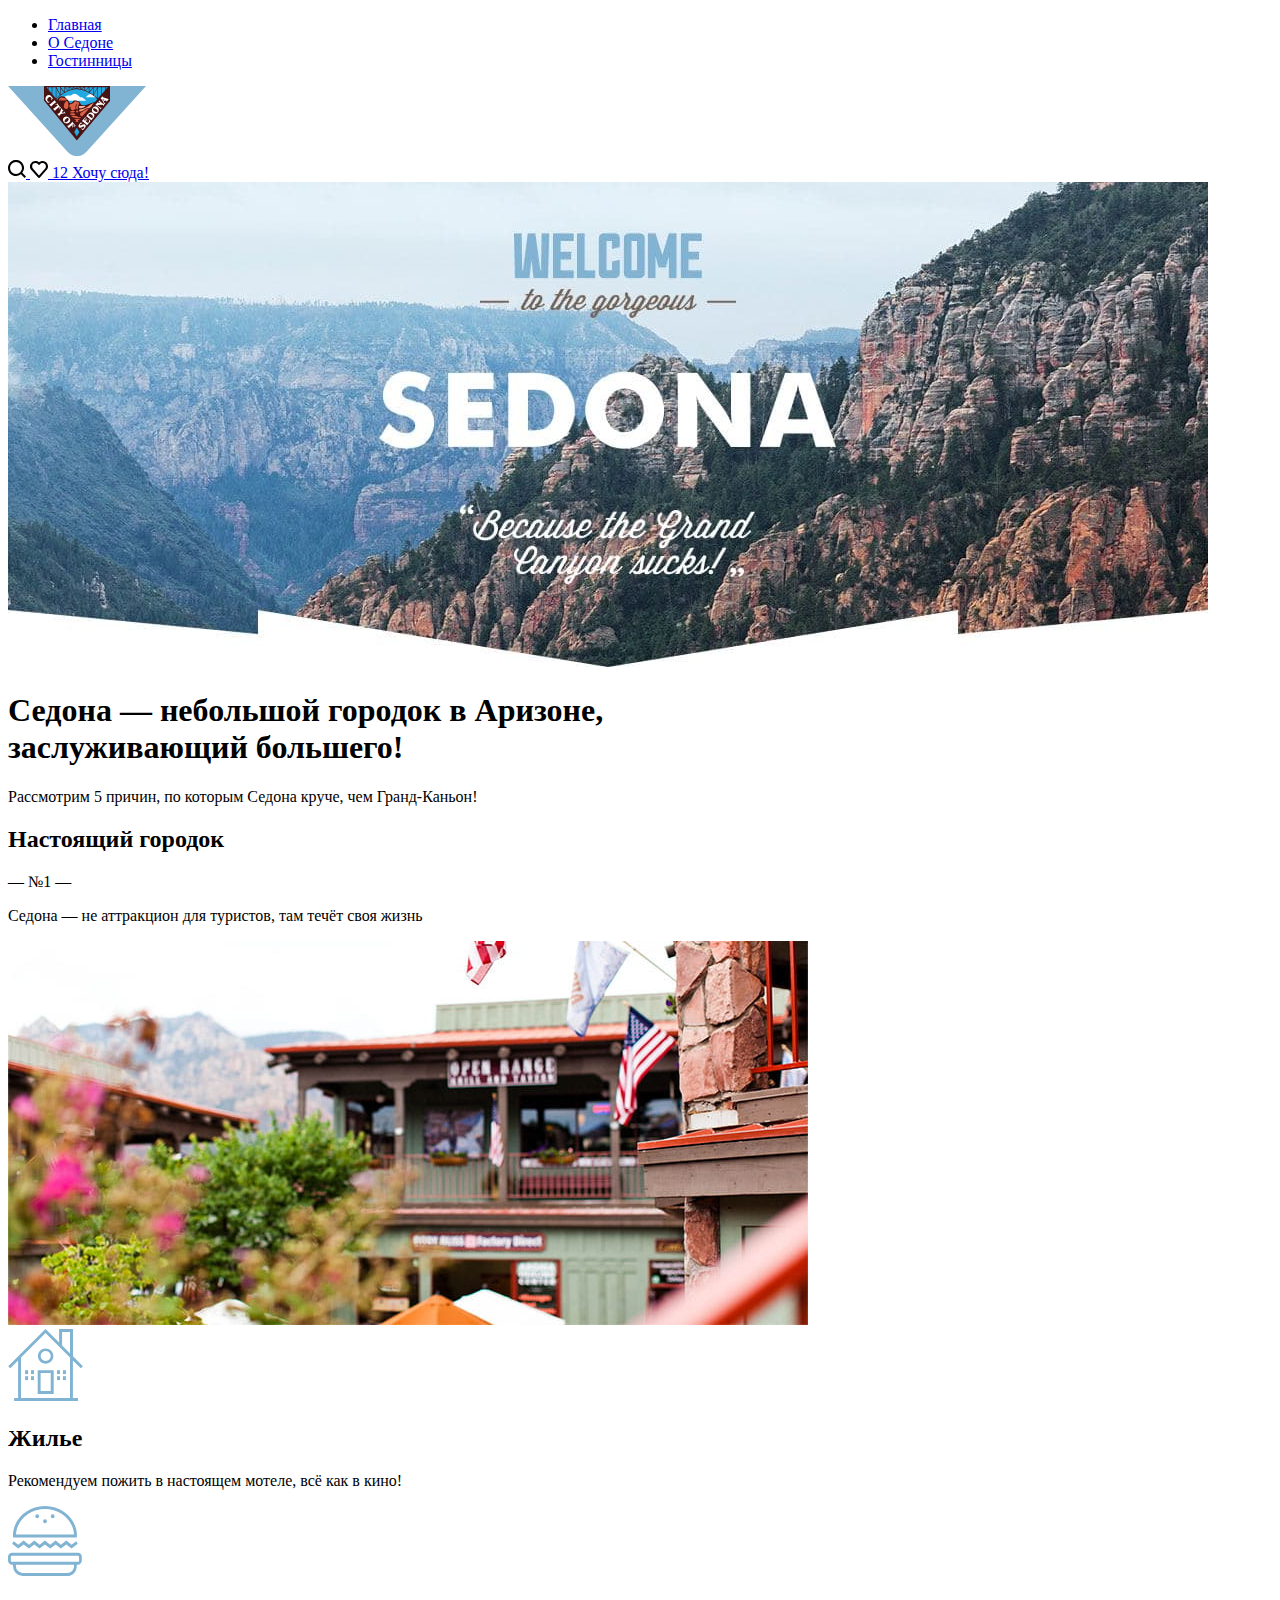
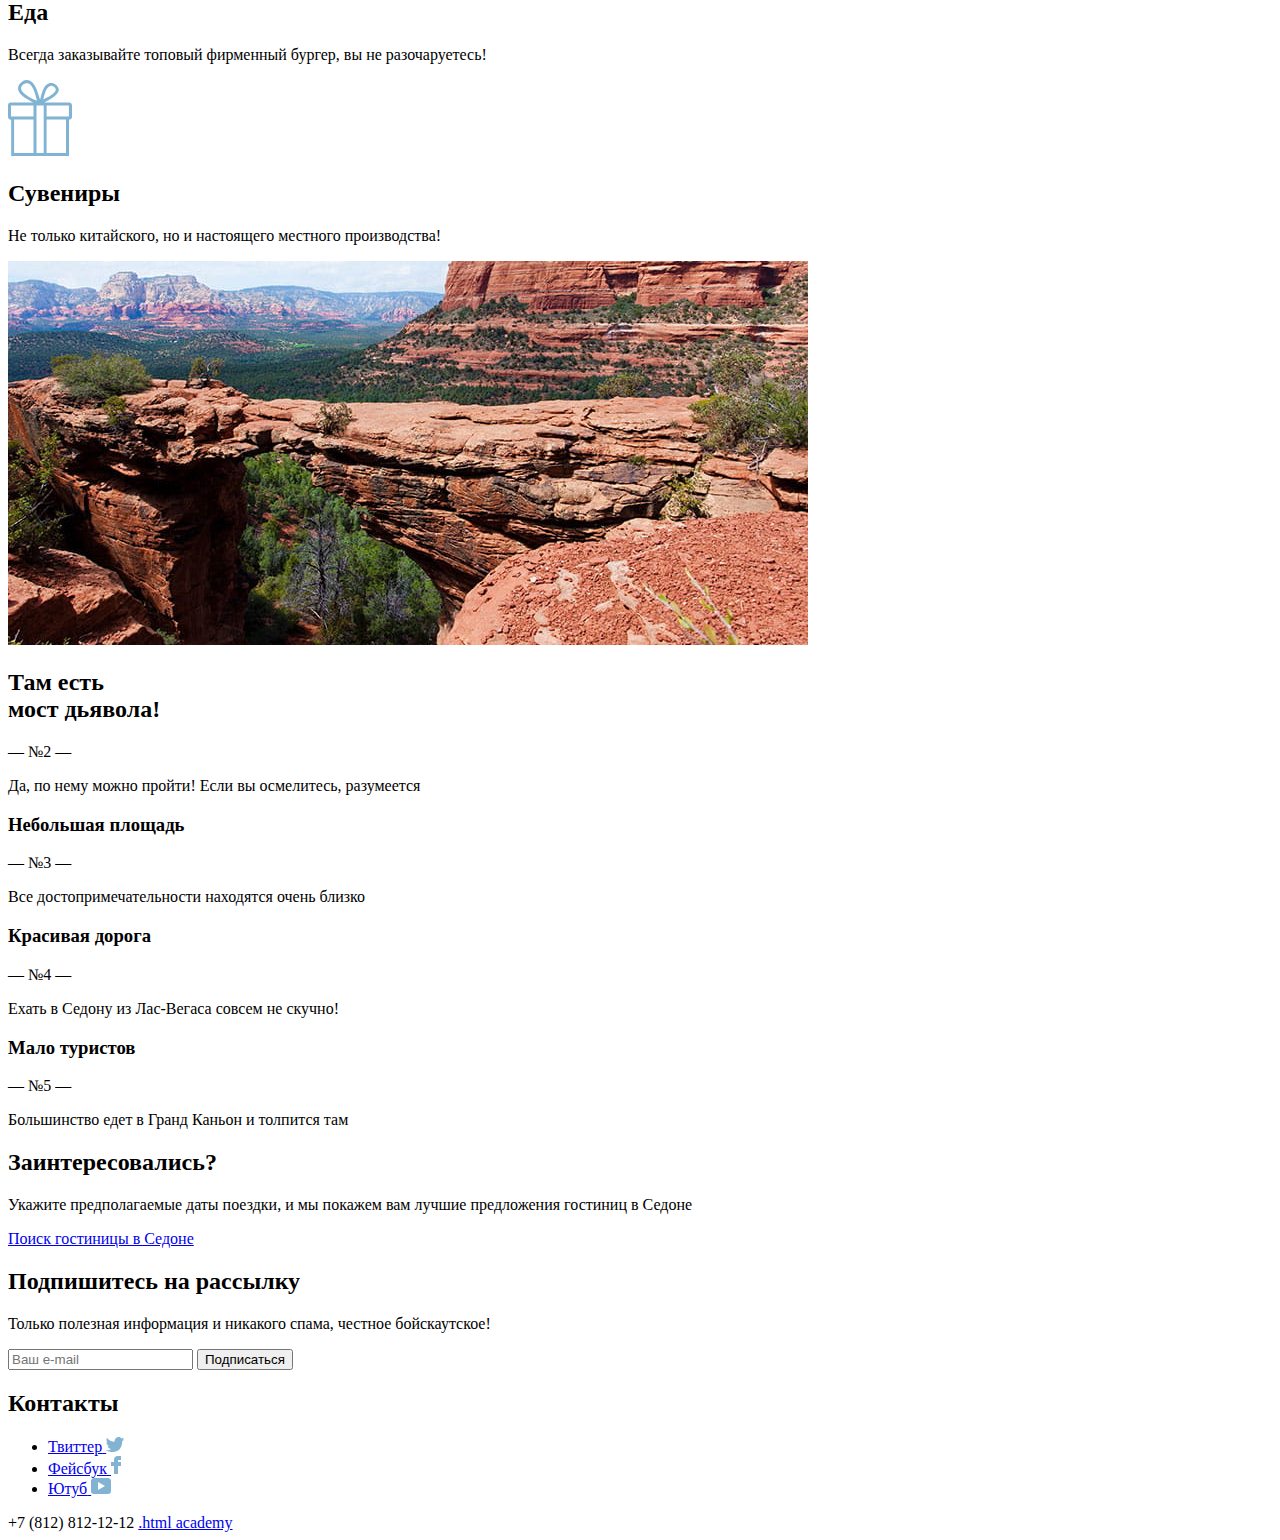
==== index.html @ 006f45d0 "changed index image" ====
<!DOCTYPE html>
<html lang="ru">
  <head>
    <meta charset="utf-8" />
    <title>HTML Academy: Седона</title>
    <link rel="stylesheet" href="./css/style.css" />
  </head>
  <body>
    <header class="header">
      <div class="header_wrap">
        <nav class="header_nav">
          <ul class="header_list">
            <li class="header_item">
              <a class="header_list-link" href="#">Главная</a>
            </li>
            <li class="header_item">
              <a class="header_list-link" href="#">О Седоне</a>
            </li>
            <li class="header_item">
              <a class="header_list-link" href="./catalog.html">Гостинницы</a>
            </li>
          </ul>
        </nav>

        <img src="./img/logo_sedona.svg" alt="Logo" />

        <div class="header_btn-group">
          <a class="header_btn" href="#">
            <img src="./img/search.svg" alt="Search" />
          </a>
          <a class="header_btn header_btn-img btn_count-likes" href="#">
            <img src="./img/likes.svg" alt="Likes" />
            <span class="count_likes">12</span>
          </a>
          <a class="header_btn-join" href="#">Хочу сюда!</a>
        </div>
      </div>
    </header>

    <main class="main">
      <div class="main_wrap">
        <section class="screen">
          <img
            src="./img/main-page/index-background.jpg"
            alt="Welcome to the Sedona"
          />
        </section>

        <section class="presentation">
          <h1 class="presentation_title">
            Седона — небольшой городок в Аризоне,<br />
            заслуживающий большего!
          </h1>
          <p class="presentation_description">
            Рассмотрим 5 причин, по которым Седона круче, чем Гранд-Каньон!
          </p>

          <section class="presentation_town">
            <div class="presentation_town_card presentation_card-height">
              <div class="presentation_card_wrap">
                <h2 class="presentation_subtitle">Настоящий городок</h2>
                <p class="presentation_serial_number">— №1 —</p>
                <p class="presentation_card_description">
                  Седона — не аттракцион для туристов, там течёт своя жизнь
                </p>
              </div>
              <div class="presentation_card_town_img">
                <img
                  src="./img/main-page/bg-real_town.jpg"
                  alt="Town landscape"
                />
              </div>
            </div>
          </section>

          <section class="presentation_card">
            <div class="presentation_card_service presentation_card-height">
              <div class="presentation_card_service_house">
                <img
                  src="./img/main-page/house.svg"
                  class="presentation_card_service_img_house"
                />
                <h2 class="presentation_card_service_subtitle">Жилье</h2>
                <p class="presentation_card_service_description">
                  Рекомендуем пожить в настоящем мотеле, всё как в кино!
                </p>
              </div>
              <div class="presentation_card_service_food">
                <img
                  src="./img/main-page/burger.svg"
                  class="presentation_card_service_img_food"
                />
                <h2 class="presentation_card_service_subtitle">Еда</h2>
                <p class="presentation_card_service_description">
                  Всегда заказывайте топовый фирменный бургер, вы не
                  разочаруетесь!
                </p>
              </div>
              <div class="presentation_card_service_gift">
                <img
                  src="./img/main-page/gift.svg"
                  class="presentation_card_service_img_gift"
                />
                <h2 class="presentation_card_service_subtitle">Сувениры</h2>
                <p class="presentation_card_service_description">
                  Не только китайского, но и настоящего местного производства!
                </p>
              </div>
            </div>
          </section>

          <section class="presentation_town">
            <div class="cards_devils_bridge card_height">
              <div class="presentation_card_town_img">
                <img
                  src="./img/main-page/bg-devils_bridge.jpg"
                  alt="rope bridge"
                />
              </div>
              <div class="presentation_card_wrap">
                <h2 class="presentation_subtitle">
                  Там есть<br />мост дьявола!
                </h2>
                <p class="presentation_serial_number">— №2 —</p>
                <p class="presentation_card_description">
                  Да, по нему можно пройти! Если вы осмелитесь, разумеется
                </p>
              </div>
            </div>
          </section>

          <section class="presentation_card">
            <div class="cards_small-area card_height">
              <div class="presentation_card_service_small_area">
                <h3 class="presentation_card_service_subtitle">
                  Небольшая площадь
                </h3>
                <p class="presentation_serial_number">— №3 —</p>
                <p class="presentation_card_service_description">
                  Все достопримечательности находятся очень близко
                </p>
              </div>
              <div class="presentation_card_service_beatiful_road">
                <h3 class="presentation_card_service_subtitle">
                  Красивая дорога
                </h3>
                <p class="presentation_serial_number">— №4 —</p>
                <p class="presentation_card_service_description">
                  Ехать в Седону из Лас-Вегаса совсем не скучно!
                </p>
              </div>
              <div class="presentation_card_service_few_tourists">
                <h3 class="presentation_card_service_subtitle">
                  Мало туристов
                </h3>
                <p class="presentation_serial_number">— №5 —</p>
                <p class="presentation_card_service_description">
                  Большинство едет в Гранд Каньон и толпится там
                </p>
              </div>
            </div>
          </section>
        </section>

        <section class="select_hotel">
          <h2 class="select_hotel_subtitle">Заинтересовались?</h2>
          <p class="select_hotel_description">
            Укажите предполагаемые даты поездки, и мы покажем вам лучшие
            предложения гостиниц в Седоне
          </p>
          <a class="select_hotel_btn" href="#">Поиск гостиницы в Седоне</a>
        </section>
      </div>
    </main>

    <footer class="footer">
      <div class="footer_wrap">
        <section class="subscription">
          <h2 class="subscription_subtitle">Подпишитесь на рассылку</h2>

          <p class="subscription_description">
            Только полезная информация и никакого спама, честное бойскаутское!
          </p>

          <form
            class="subscription_form"
            action="https://echo.htmlacademy.ru/"
            method="post"
          >
            <input
              class="subscription_input"
              placeholder="Ваш e-mail"
              type="email"
              name="subscription"
              required
            />

            <button class="subscription_submit" type="submit">
              Подписаться
            </button>
          </form>
        </section>

        <section class="footer_contacts">
          <div class="foooter_contacts_wrap">
            <h2 class="visually-hidden">Контакты</h2>
            <ul class="footer_social_networks_list">
              <li class="footer_social_networks_item">
                <a class="footer_social_network_link" href="#">
                  <span class="visually-hidden">Твиттер</span>
                  <img src="./img/social-twitter.svg" alt="" />
                </a>
              </li>
              <li class="footer_social_networks_item">
                <a class="footer_social_network_link" href="#">
                  <span class="visually-hidden">Фейсбук</span>
                  <img src="./img/social-facebook.svg" alt="" />
                </a>
              </li>
              <li class="footer_social_networks_item">
                <a class="footer_social_network_link" href="#">
                  <span class="visually-hidden">Ютуб</span>
                  <img src="./img/social-youtube.svg" alt="" />
                </a>
              </li>
            </ul>
          </div>

          <span class="footer_phone_number">+7 (812) 812-12-12</span>
          <a class="footer_htmlacademy_link" href="https://htmlacademy.ru/">
            .html academy
          </a>
        </section>
      </div>
    </footer>
  </body>
</html>
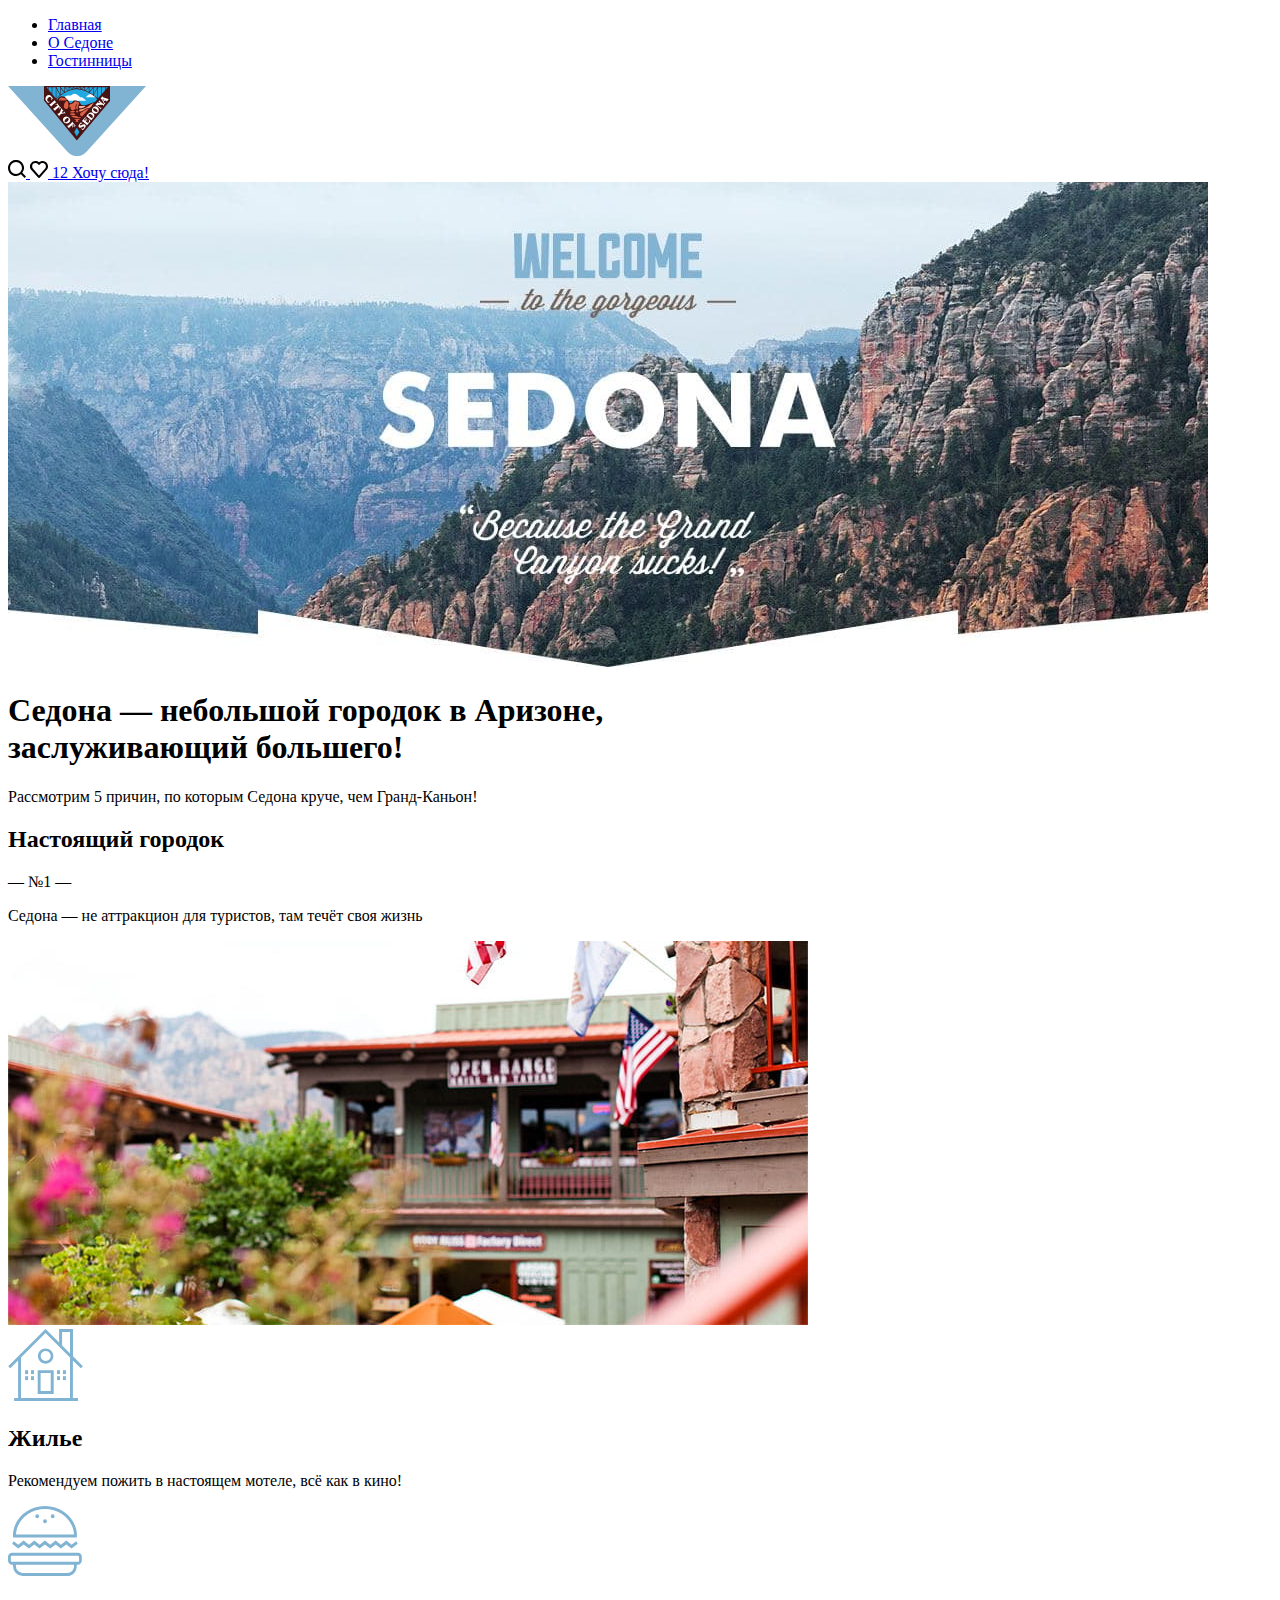
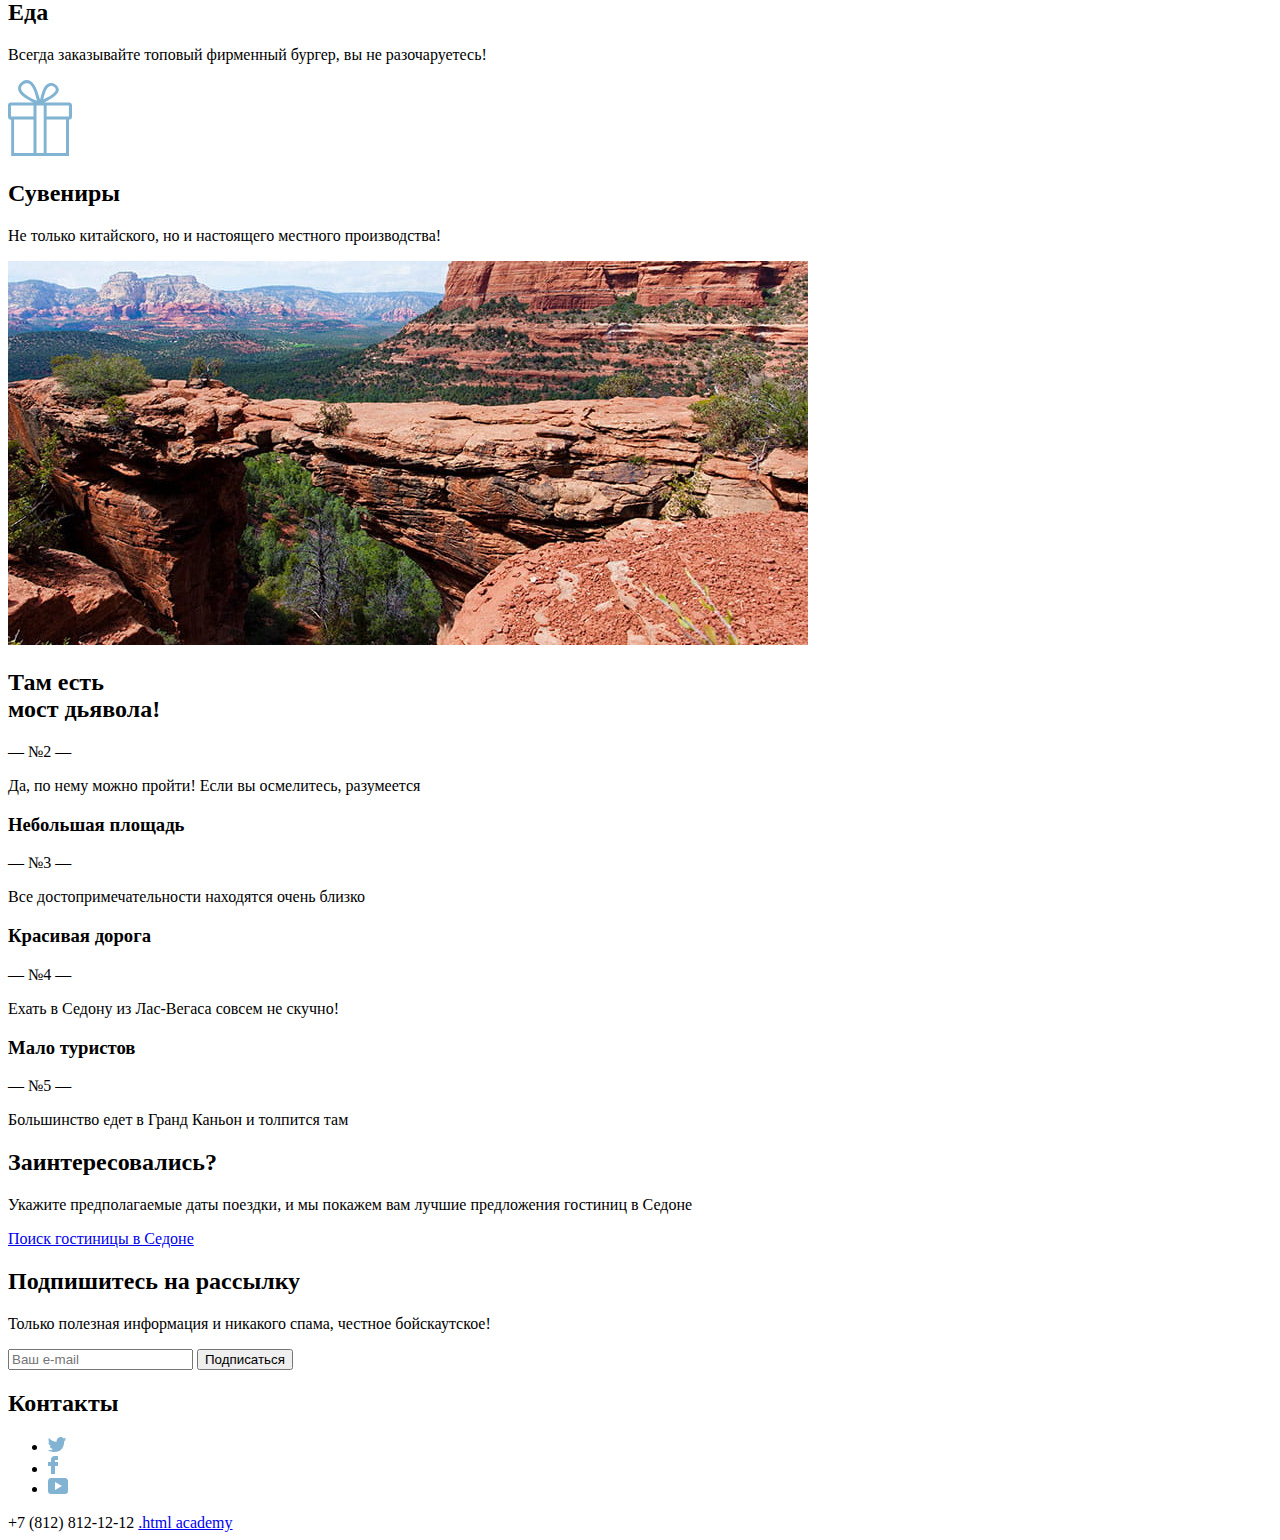
==== commit ee038167: "added changes according comments" ====
--- a/index.html
+++ b/index.html
@@ -22,14 +22,14 @@
           </ul>
         </nav>
 
-        <img src="./img/logo_sedona.svg" alt="Logo" />
+        <img src="./img/logo_sedona.svg" widht="138" height="70" alt="Logo" />
 
         <div class="header_btn-group">
           <a class="header_btn" href="#">
-            <img src="./img/search.svg" alt="Search" />
+            <img src="./img/search.svg" widht="18" height="18" alt="Search" />
           </a>
           <a class="header_btn header_btn-img btn_count-likes" href="#">
-            <img src="./img/likes.svg" alt="Likes" />
+            <img src="./img/likes.svg" widht="18" height="17" alt="Likes" />
             <span class="count_likes">12</span>
           </a>
           <a class="header_btn-join" href="#">Хочу сюда!</a>
@@ -42,6 +42,8 @@
         <section class="screen">
           <img
             src="./img/main-page/index-background.jpg"
+            widht="1200"
+            height="485"
             alt="Welcome to the Sedona"
           />
         </section>
@@ -67,6 +69,8 @@
               <div class="presentation_card_town_img">
                 <img
                   src="./img/main-page/bg-real_town.jpg"
+                  widht="800"
+                  height="384"
                   alt="Town landscape"
                 />
               </div>
@@ -78,6 +82,8 @@
               <div class="presentation_card_service_house">
                 <img
                   src="./img/main-page/house.svg"
+                  widht="75"
+                  height="72"
                   class="presentation_card_service_img_house"
                 />
                 <h2 class="presentation_card_service_subtitle">Жилье</h2>
@@ -88,6 +94,8 @@
               <div class="presentation_card_service_food">
                 <img
                   src="./img/main-page/burger.svg"
+                  widht="74"
+                  height="70"
                   class="presentation_card_service_img_food"
                 />
                 <h2 class="presentation_card_service_subtitle">Еда</h2>
@@ -99,6 +107,8 @@
               <div class="presentation_card_service_gift">
                 <img
                   src="./img/main-page/gift.svg"
+                  widht="64"
+                  height="76"
                   class="presentation_card_service_img_gift"
                 />
                 <h2 class="presentation_card_service_subtitle">Сувениры</h2>
@@ -114,6 +124,8 @@
               <div class="presentation_card_town_img">
                 <img
                   src="./img/main-page/bg-devils_bridge.jpg"
+                  widht="800"
+                  height="384"
                   alt="rope bridge"
                 />
               </div>
@@ -207,20 +219,32 @@
             <ul class="footer_social_networks_list">
               <li class="footer_social_networks_item">
                 <a class="footer_social_network_link" href="#">
-                  <span class="visually-hidden">Твиттер</span>
-                  <img src="./img/social-twitter.svg" alt="" />
+                  <img
+                    src="./img/social-twitter.svg"
+                    width="18"
+                    height="15"
+                    alt="Твиттер"
+                  />
                 </a>
               </li>
               <li class="footer_social_networks_item">
                 <a class="footer_social_network_link" href="#">
-                  <span class="visually-hidden">Фейсбук</span>
-                  <img src="./img/social-facebook.svg" alt="" />
+                  <img
+                    src="./img/social-facebook.svg"
+                    width="10"
+                    height="18"
+                    alt="Фейсбук"
+                  />
                 </a>
               </li>
               <li class="footer_social_networks_item">
                 <a class="footer_social_network_link" href="#">
-                  <span class="visually-hidden">Ютуб</span>
-                  <img src="./img/social-youtube.svg" alt="" />
+                  <img
+                    src="./img/social-youtube.svg"
+                    width="20"
+                    height="16"
+                    alt="Ютуб"
+                  />
                 </a>
               </li>
             </ul>
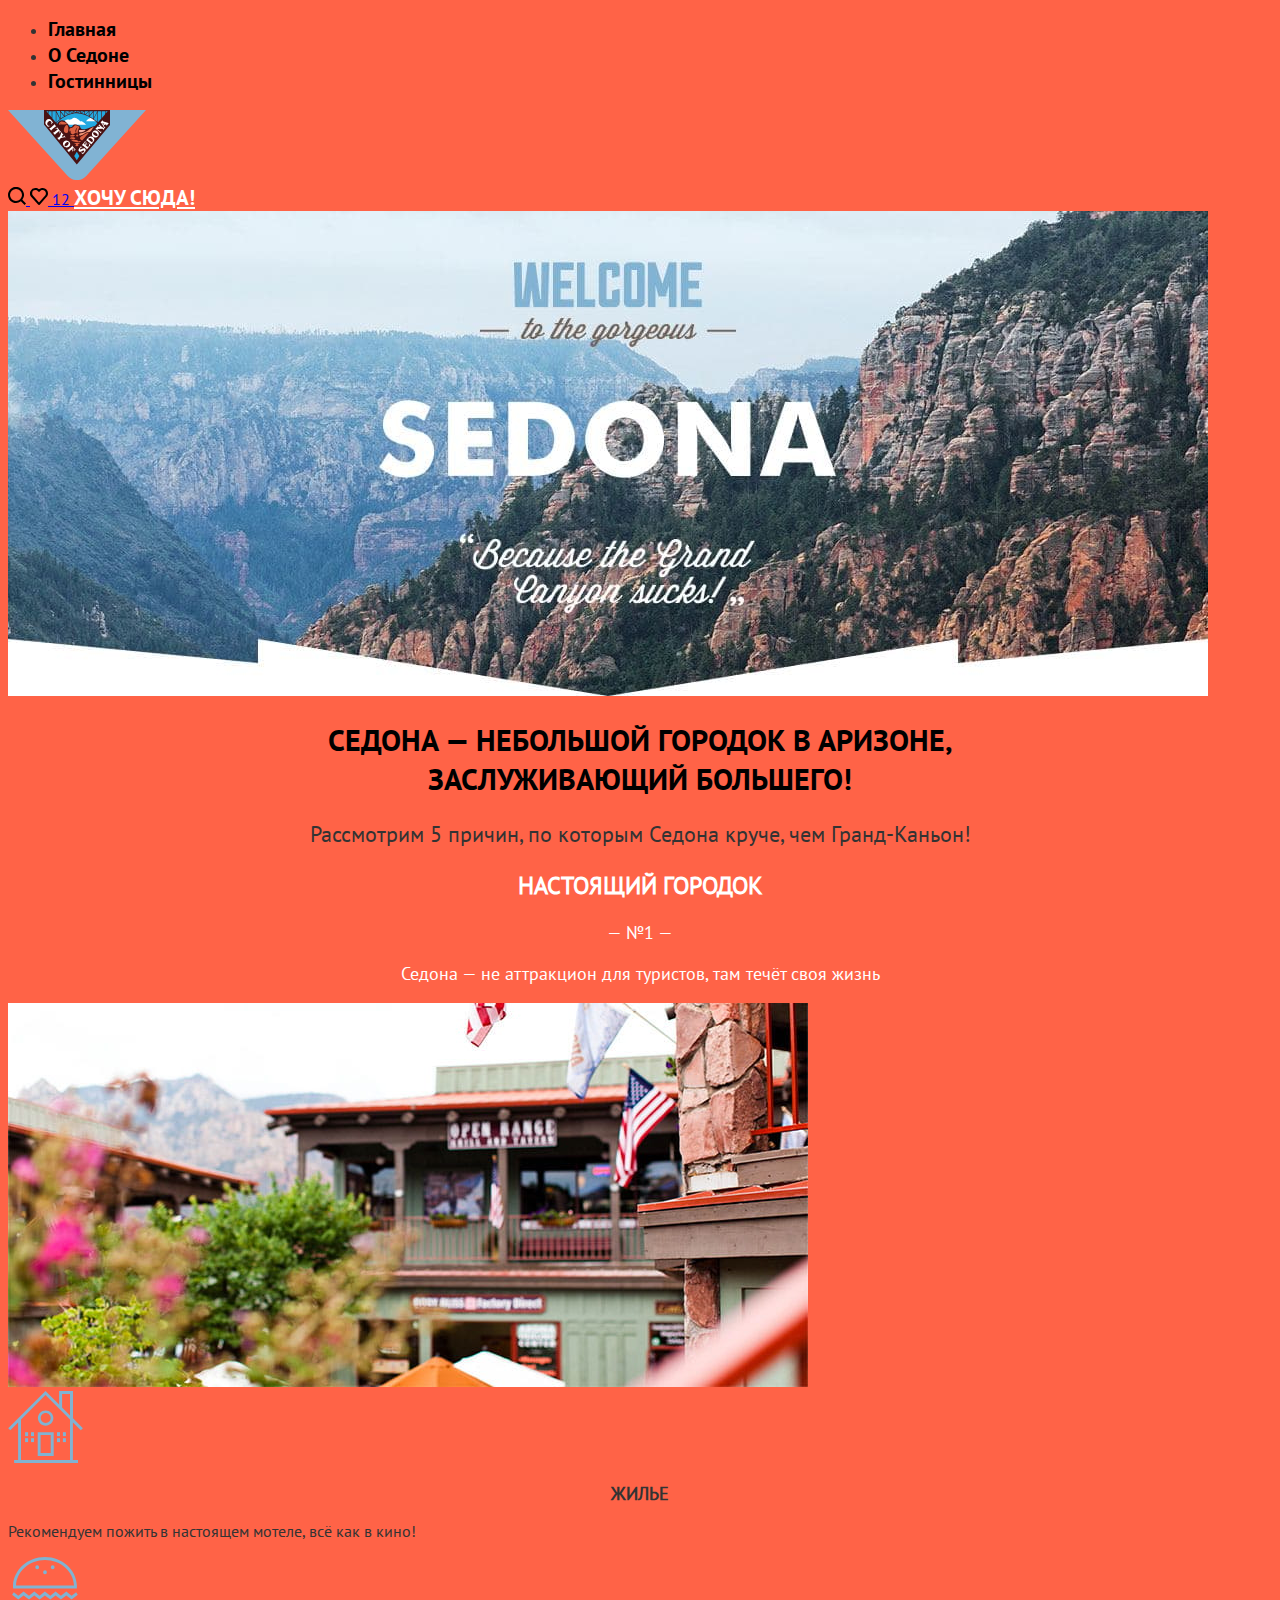
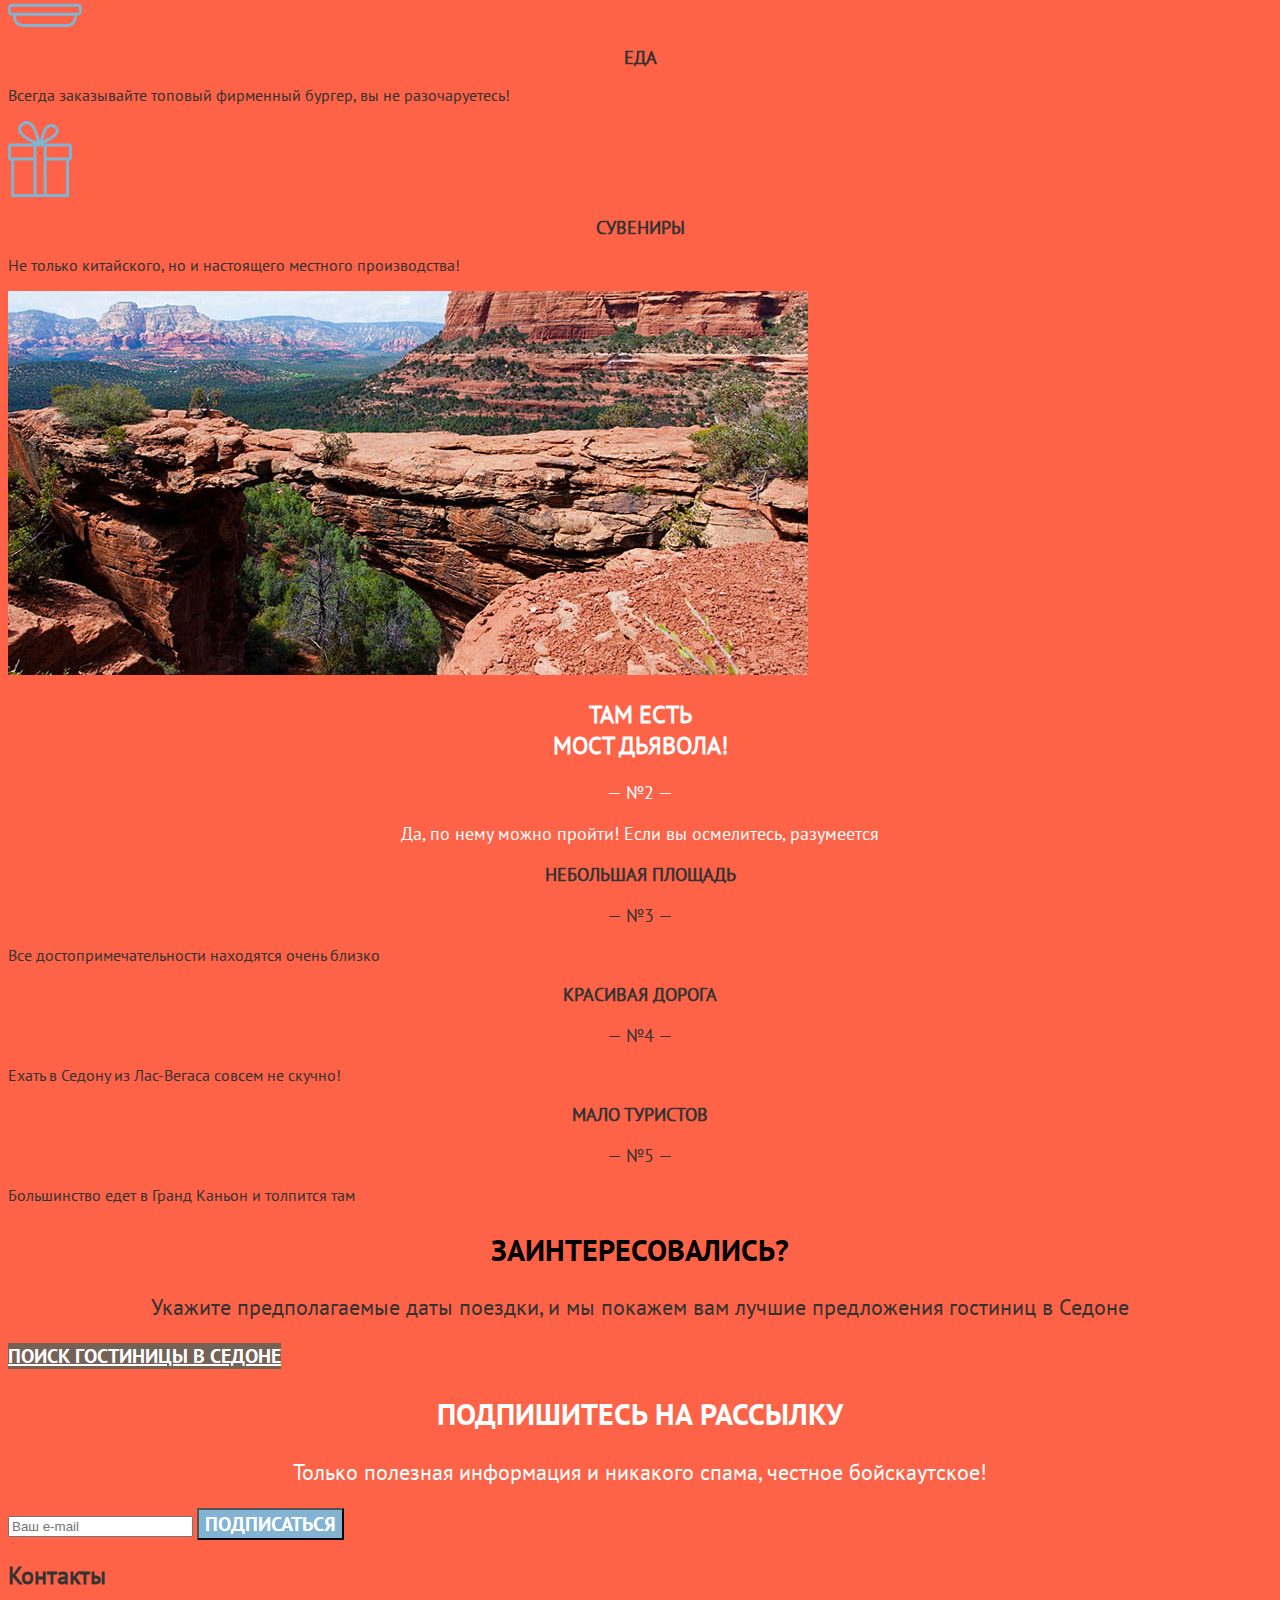
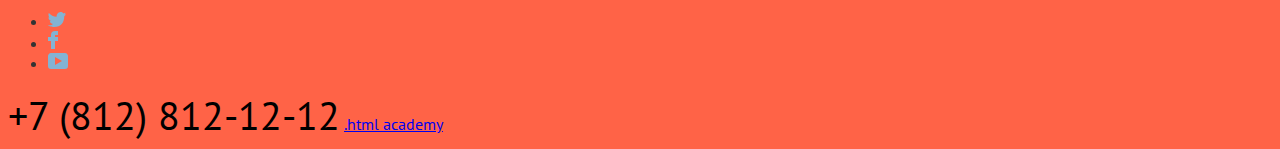
==== commit 6d2cbbee: "add styles for all pages includes font-family" ====
--- a/index.html
+++ b/index.html
@@ -22,14 +22,14 @@
           </ul>
         </nav>
 
-        <img src="./img/logo_sedona.svg" widht="138" height="70" alt="Logo" />
+        <img src="./img/logo_sedona.svg" width="138" height="70" alt="Logo" />
 
         <div class="header_btn-group">
           <a class="header_btn" href="#">
-            <img src="./img/search.svg" widht="18" height="18" alt="Search" />
+            <img src="./img/search.svg" width="18" height="18" alt="Search" />
           </a>
           <a class="header_btn header_btn-img btn_count-likes" href="#">
-            <img src="./img/likes.svg" widht="18" height="17" alt="Likes" />
+            <img src="./img/likes.svg" width="18" height="17" alt="Likes" />
             <span class="count_likes">12</span>
           </a>
           <a class="header_btn-join" href="#">Хочу сюда!</a>
@@ -42,7 +42,7 @@
         <section class="screen">
           <img
             src="./img/main-page/index-background.jpg"
-            widht="1200"
+            width="1200"
             height="485"
             alt="Welcome to the Sedona"
           />
@@ -61,7 +61,13 @@
             <div class="presentation_town_card presentation_card-height">
               <div class="presentation_card_wrap">
                 <h2 class="presentation_subtitle">Настоящий городок</h2>
-                <p class="presentation_serial_number">— №1 —</p>
+                <p
+                  class="
+                    presentation_serial_number presentation_serial_number-color
+                  "
+                >
+                  — №1 —
+                </p>
                 <p class="presentation_card_description">
                   Седона — не аттракцион для туристов, там течёт своя жизнь
                 </p>
@@ -69,7 +75,7 @@
               <div class="presentation_card_town_img">
                 <img
                   src="./img/main-page/bg-real_town.jpg"
-                  widht="800"
+                  width="800"
                   height="384"
                   alt="Town landscape"
                 />
@@ -82,7 +88,7 @@
               <div class="presentation_card_service_house">
                 <img
                   src="./img/main-page/house.svg"
-                  widht="75"
+                  width="75"
                   height="72"
                   class="presentation_card_service_img_house"
                 />
@@ -94,7 +100,7 @@
               <div class="presentation_card_service_food">
                 <img
                   src="./img/main-page/burger.svg"
-                  widht="74"
+                  width="74"
                   height="70"
                   class="presentation_card_service_img_food"
                 />
@@ -107,7 +113,7 @@
               <div class="presentation_card_service_gift">
                 <img
                   src="./img/main-page/gift.svg"
-                  widht="64"
+                  width="64"
                   height="76"
                   class="presentation_card_service_img_gift"
                 />
@@ -124,7 +130,7 @@
               <div class="presentation_card_town_img">
                 <img
                   src="./img/main-page/bg-devils_bridge.jpg"
-                  widht="800"
+                  width="800"
                   height="384"
                   alt="rope bridge"
                 />
@@ -133,7 +139,13 @@
                 <h2 class="presentation_subtitle">
                   Там есть<br />мост дьявола!
                 </h2>
-                <p class="presentation_serial_number">— №2 —</p>
+                <p
+                  class="
+                    presentation_serial_number presentation_serial_number-color
+                  "
+                >
+                  — №2 —
+                </p>
                 <p class="presentation_card_description">
                   Да, по нему можно пройти! Если вы осмелитесь, разумеется
                 </p>
--- a/css/style.css
+++ b/css/style.css
@@ -0,0 +1,144 @@
+@import url("./catalog.css");
+
+:root {
+  --color-black: #000;
+  --color-grey-black: #333;
+  --color-white: #fff;
+  --btn-bg-warm-brown: #756257;
+  --btn-bg-active-natural-green: #7db54f;
+  --btn-bg-cold-blue: #83b3d3;
+  --size-nav-menu: 20px;
+  --size-cards-descriptions: 21px;
+  --size-cards-title: 24px;
+  --size-form-list: 18px;
+}
+
+@font-face {
+  font-family: "PTSans";
+  src: url("../fonts/ptsans-400.woff2") format("woff2");
+  font-style: normal;
+  font-weight: normal;
+  font-display: swap;
+}
+
+@font-face {
+  font-family: "PTSansBold";
+  src: url("../fonts/ptsans-700.woff2") format("woff2");
+  font-style: normal;
+  font-weight: 700;
+  font-display: swap;
+}
+
+body {
+  color: var(--color-grey-black);
+  font-family: "PTSans";
+  /* this is background for check */
+  background-color: tomato;
+}
+
+.header_list-link {
+  text-decoration: none;
+  color: var(--color-black);
+  font-size: var(--size-nav-menu);
+  font-family: "PTSansBold";
+}
+
+.header_btn-join {
+  font-family: "PTSansBold";
+  font-size: 21px;
+  color: var(--color-white);
+  text-align: center;
+  text-transform: uppercase;
+}
+
+.presentation_title {
+  font-family: "PTSansBold";
+  font-size: 30px;
+  color: var(--color-black);
+  text-align: center;
+  text-transform: uppercase;
+}
+
+.presentation_description {
+  font-size: 22px;
+  text-align: center;
+}
+
+.presentation_subtitle {
+  font-size: var(--size-cards-title);
+  color: var(--color-white);
+  text-align: center;
+  text-transform: uppercase;
+}
+
+.presentation_serial_number {
+  font-size: 18px;
+  text-align: center;
+}
+
+.presentation_serial_number-color {
+  color: var(--color-white);
+}
+
+.presentation_card_description {
+  font-size: 18px;
+  text-align: center;
+  color: var(--color-white);
+}
+
+.presentation_card_service_subtitle {
+  font-size: 18px;
+  text-align: center;
+  text-transform: uppercase;
+}
+
+.select_hotel_subtitle {
+  color: var(--color-black);
+  font-size: 30px;
+  font-family: "PTSansBold";
+  text-align: center;
+  text-transform: uppercase;
+}
+
+.select_hotel_description {
+  font-size: 22px;
+  text-align: center;
+}
+
+.select_hotel_btn {
+  background-color: var(--btn-bg-warm-brown);
+  color: var(--color-white);
+  font-size: 20px;
+  text-align: center;
+  font-family: "PTSansBold";
+  text-transform: uppercase;
+}
+
+.subscription_subtitle {
+  color: var(--color-white);
+  font-size: 30px;
+  text-align: center;
+  font-family: "PTSansBold";
+  text-transform: uppercase;
+}
+
+.subscription_description {
+  color: var(--color-white);
+  text-align: center;
+  font-size: 22px;
+}
+
+.subscription_submit {
+  color: var(--color-white);
+  font-family: "PTSansBold";
+  font-size: 20px;
+  text-align: center;
+  text-transform: uppercase;
+  background-color: var(--btn-bg-cold-blue);
+}
+
+.footer_phone_number {
+  text-align: center;
+  font-size: 40px;
+  color: var(--color-black);
+}
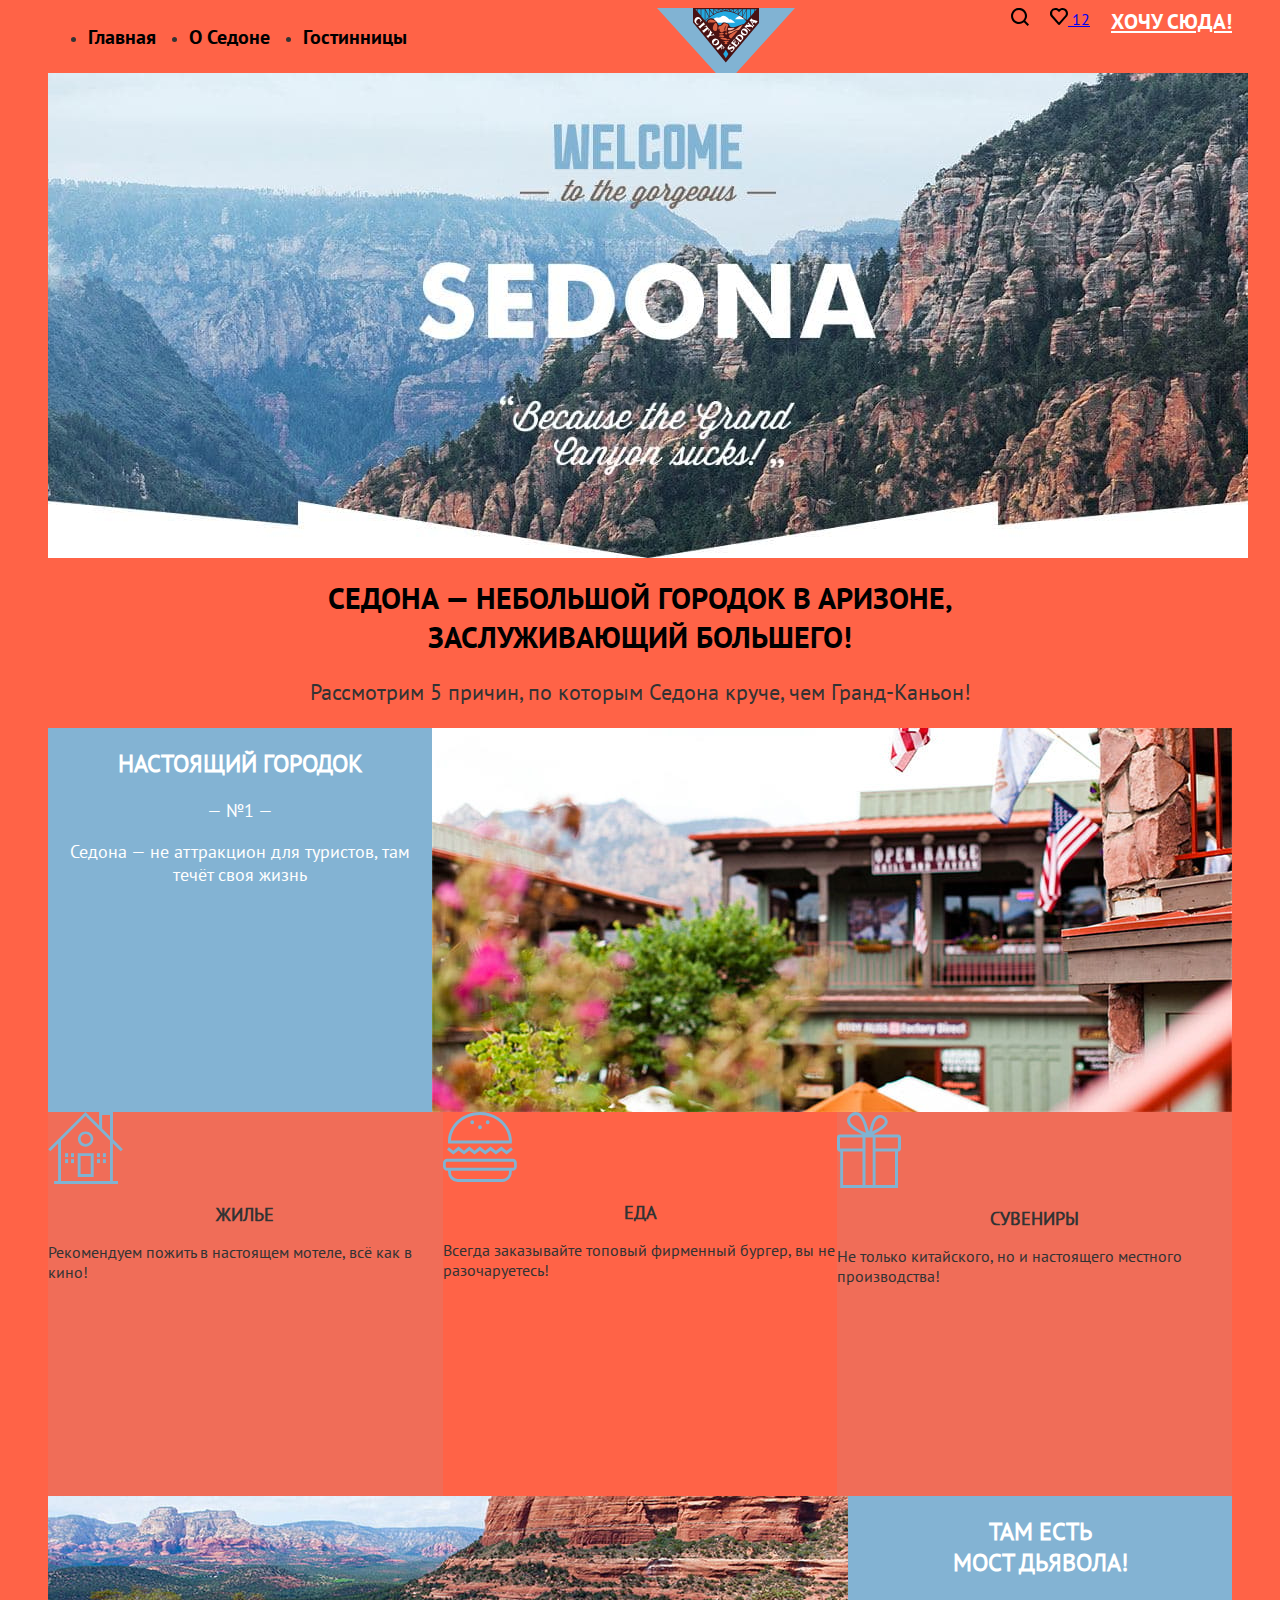
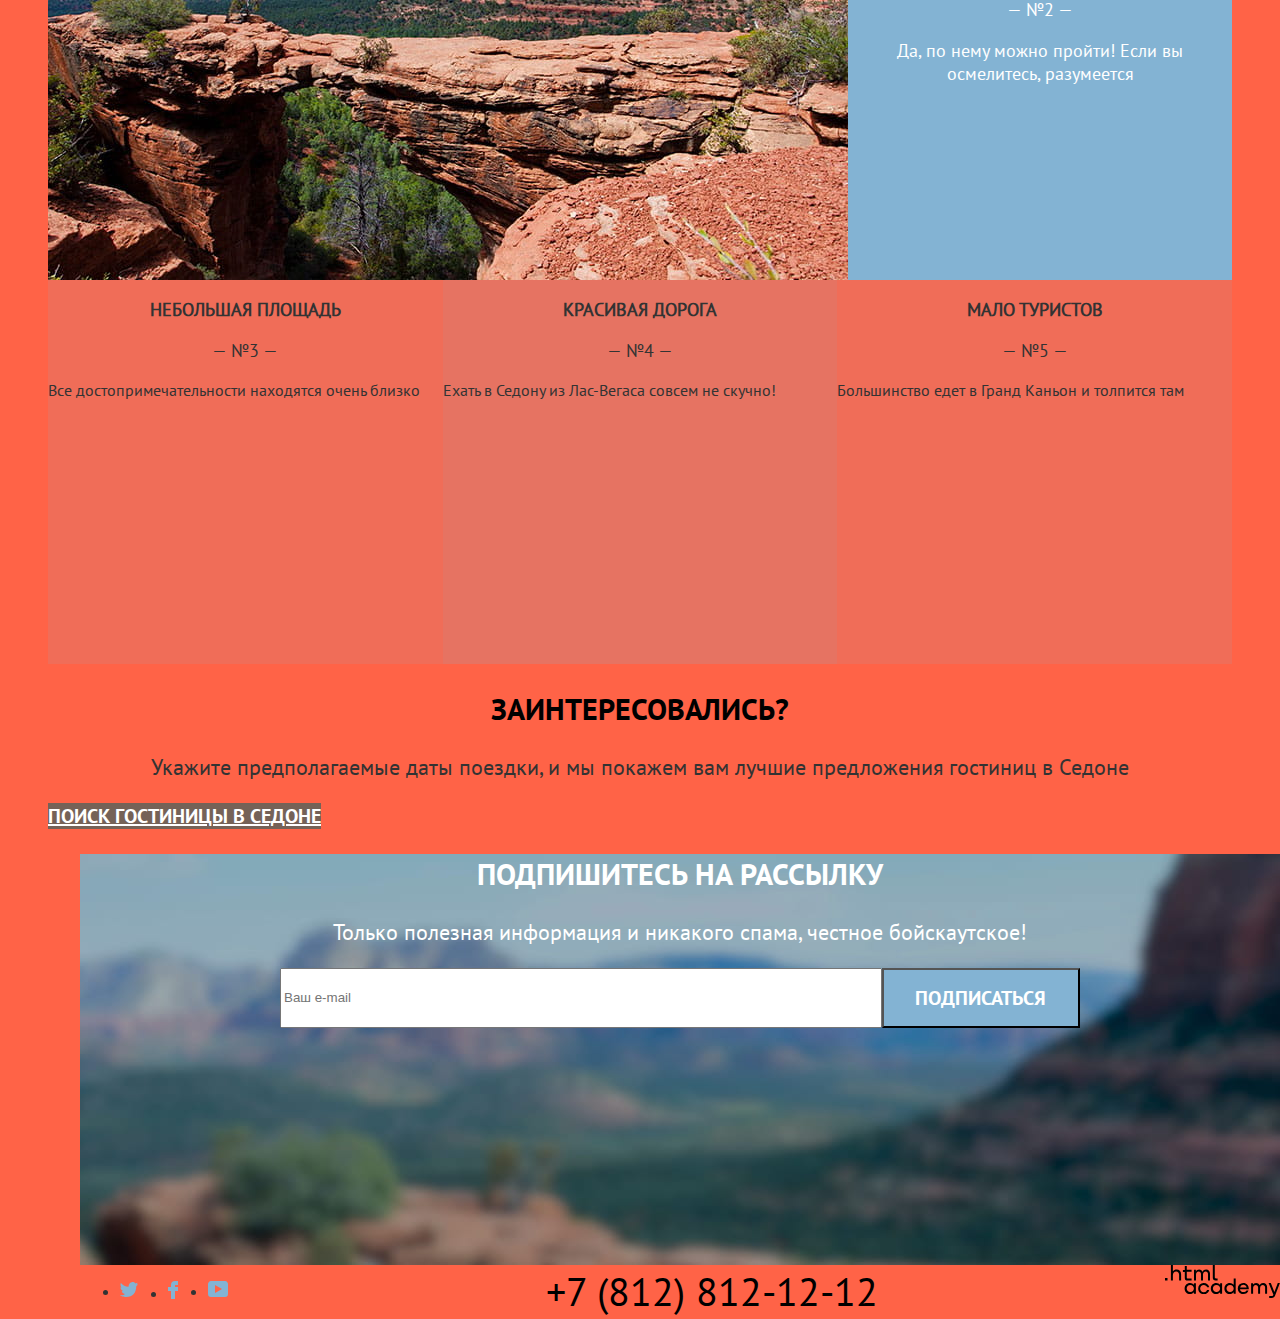
==== commit d443d9cb: "added grids for main page" ====
--- a/index.html
+++ b/index.html
@@ -24,7 +24,7 @@
 
         <img src="./img/logo_sedona.svg" width="138" height="70" alt="Logo" />
 
-        <div class="header_btn-group">
+        <div class="header_btn_group">
           <a class="header_btn" href="#">
             <img src="./img/search.svg" width="18" height="18" alt="Search" />
           </a>
@@ -154,7 +154,7 @@
           </section>
 
           <section class="presentation_card">
-            <div class="cards_small-area card_height">
+            <div class="cards_small_area card_height">
               <div class="presentation_card_service_small_area">
                 <h3 class="presentation_card_service_subtitle">
                   Небольшая площадь
@@ -263,8 +263,14 @@
           </div>
 
           <span class="footer_phone_number">+7 (812) 812-12-12</span>
+
           <a class="footer_htmlacademy_link" href="https://htmlacademy.ru/">
-            .html academy
+            <img
+              src="./img/logo_htmlacademy.svg"
+              alt="logo link htmlacademy"
+              width="115"
+              height="34"
+            />
           </a>
         </section>
       </div>
--- a/css/style.css
+++ b/css/style.css
@@ -30,12 +30,48 @@
 }
 
 body {
+  min-height: 100%;
   color: var(--color-grey-black);
   font-family: "PTSans";
   /* this is background for check */
   background-color: tomato;
 }
 
+/* general styles */
+.visually-hidden {
+  display: none;
+}
+
+.header,
+.main,
+.footer {
+  max-width: 1280px;
+  margin: 0 auto;
+  padding: 0 40px;
+}
+
+.header_wrap,
+.main_wrap,
+.footer_wrap {
+  max-width: 1200px;
+  margin: 0 auto;
+}
+
+/* header */
+.header_wrap {
+  height: 65px;
+  display: flex;
+  justify-content: space-between;
+}
+
+.header_list {
+  display: flex;
+}
+
+.header_item {
+  margin-right: 33px;
+}
+
 .header_list-link {
   text-decoration: none;
   color: var(--color-black);
@@ -43,12 +79,27 @@
   font-family: "PTSansBold";
 }
 
+.header_btn_group {
+  display: flex;
+}
+
+.header_btn {
+  margin-right: 21px;
+}
+
 .header_btn-join {
   font-family: "PTSansBold";
   font-size: 21px;
   color: var(--color-white);
   text-align: center;
   text-transform: uppercase;
+}
+
+/* main screen */
+.screen {
+  background: url("../img/main-page/index-background.jpg");
+  width: 100%;
+  height: 485px;
 }
 
 .presentation_title {
@@ -64,6 +115,54 @@
   text-align: center;
 }
 
+.presentation_town {
+  width: 100%;
+  display: flex;
+  flex-direction: column;
+}
+
+.presentation_town_card {
+  width: 100%;
+  height: 384px;
+  display: flex;
+}
+
+.presentation_card_wrap {
+  background-color: var(--btn-bg-cold-blue);
+  width: 400px;
+  height: auto;
+}
+
+.presentation_card_town_img {
+  background-image: url("../img/main-page/bg-real_town.jpg");
+  width: 800px;
+  height: auto;
+}
+
+.presentation_card_service {
+  display: flex;
+  height: 384px;
+  width: 100%;
+}
+
+.presentation_card_service_house,
+.presentation_card_service_gift {
+  background-color: rgba(131, 179, 211, 0.12);
+}
+
+.presentation_card_service_house,
+.presentation_card_service_gift,
+.presentation_card_service_food {
+  width: 400px;
+  height: auto;
+}
+
+.cards_devils_bridge {
+  width: 100%;
+  height: 384px;
+  display: flex;
+}
+
 .presentation_subtitle {
   font-size: var(--size-cards-title);
   color: var(--color-white);
@@ -80,16 +179,38 @@
   color: var(--color-white);
 }
 
+.cards_small_area {
+  display: flex;
+  width: 100%;
+  height: 384px;
+}
+
+.presentation_card_service_small_area,
+.presentation_card_service_few_tourists {
+  background-color: rgba(131, 179, 211, 0.12);
+}
+
+.presentation_card_service_beatiful_road {
+  background-color: rgba(131, 179, 211, 0.2);
+}
+
+.presentation_card_service_small_area,
+.presentation_card_service_few_tourists,
+.presentation_card_service_beatiful_road {
+  width: 400px;
+  height: auto;
+}
+
+.presentation_card_service_subtitle {
+  font-size: 18px;
+  text-align: center;
+  text-transform: uppercase;
+}
+
 .presentation_card_description {
   font-size: 18px;
   text-align: center;
   color: var(--color-white);
-}
-
-.presentation_card_service_subtitle {
-  font-size: 18px;
-  text-align: center;
-  text-transform: uppercase;
 }
 
 .select_hotel_subtitle {
@@ -128,6 +249,26 @@
   font-size: 22px;
 }
 
+.subscription {
+  background-image: url("../img/main-page/bg-contacts.jpg");
+  background-size: cover;
+  width: 100%;
+  height: 411px;
+  background-repeat: no-repeat;
+}
+
+.subscription_form {
+  display: flex;
+  width: 800px;
+  height: 60px;
+  margin: 0 auto;
+}
+
+.subscription_input {
+  width: 600px;
+  height: auto;
+}
+
 .subscription_submit {
   color: var(--color-white);
   font-family: "PTSansBold";
@@ -135,6 +276,26 @@
   text-align: center;
   text-transform: uppercase;
   background-color: var(--btn-bg-cold-blue);
+  width: 200px;
+  height: auto;
+}
+
+.footer {
+  width: 100%;
+  height: 120px;
+}
+
+.footer_contacts {
+  display: flex;
+  justify-content: space-between;
+}
+
+.footer_social_networks_list {
+  display: flex;
+}
+
+.footer_social_networks_item {
+  margin-right: 30px;
 }
 
 .footer_phone_number {
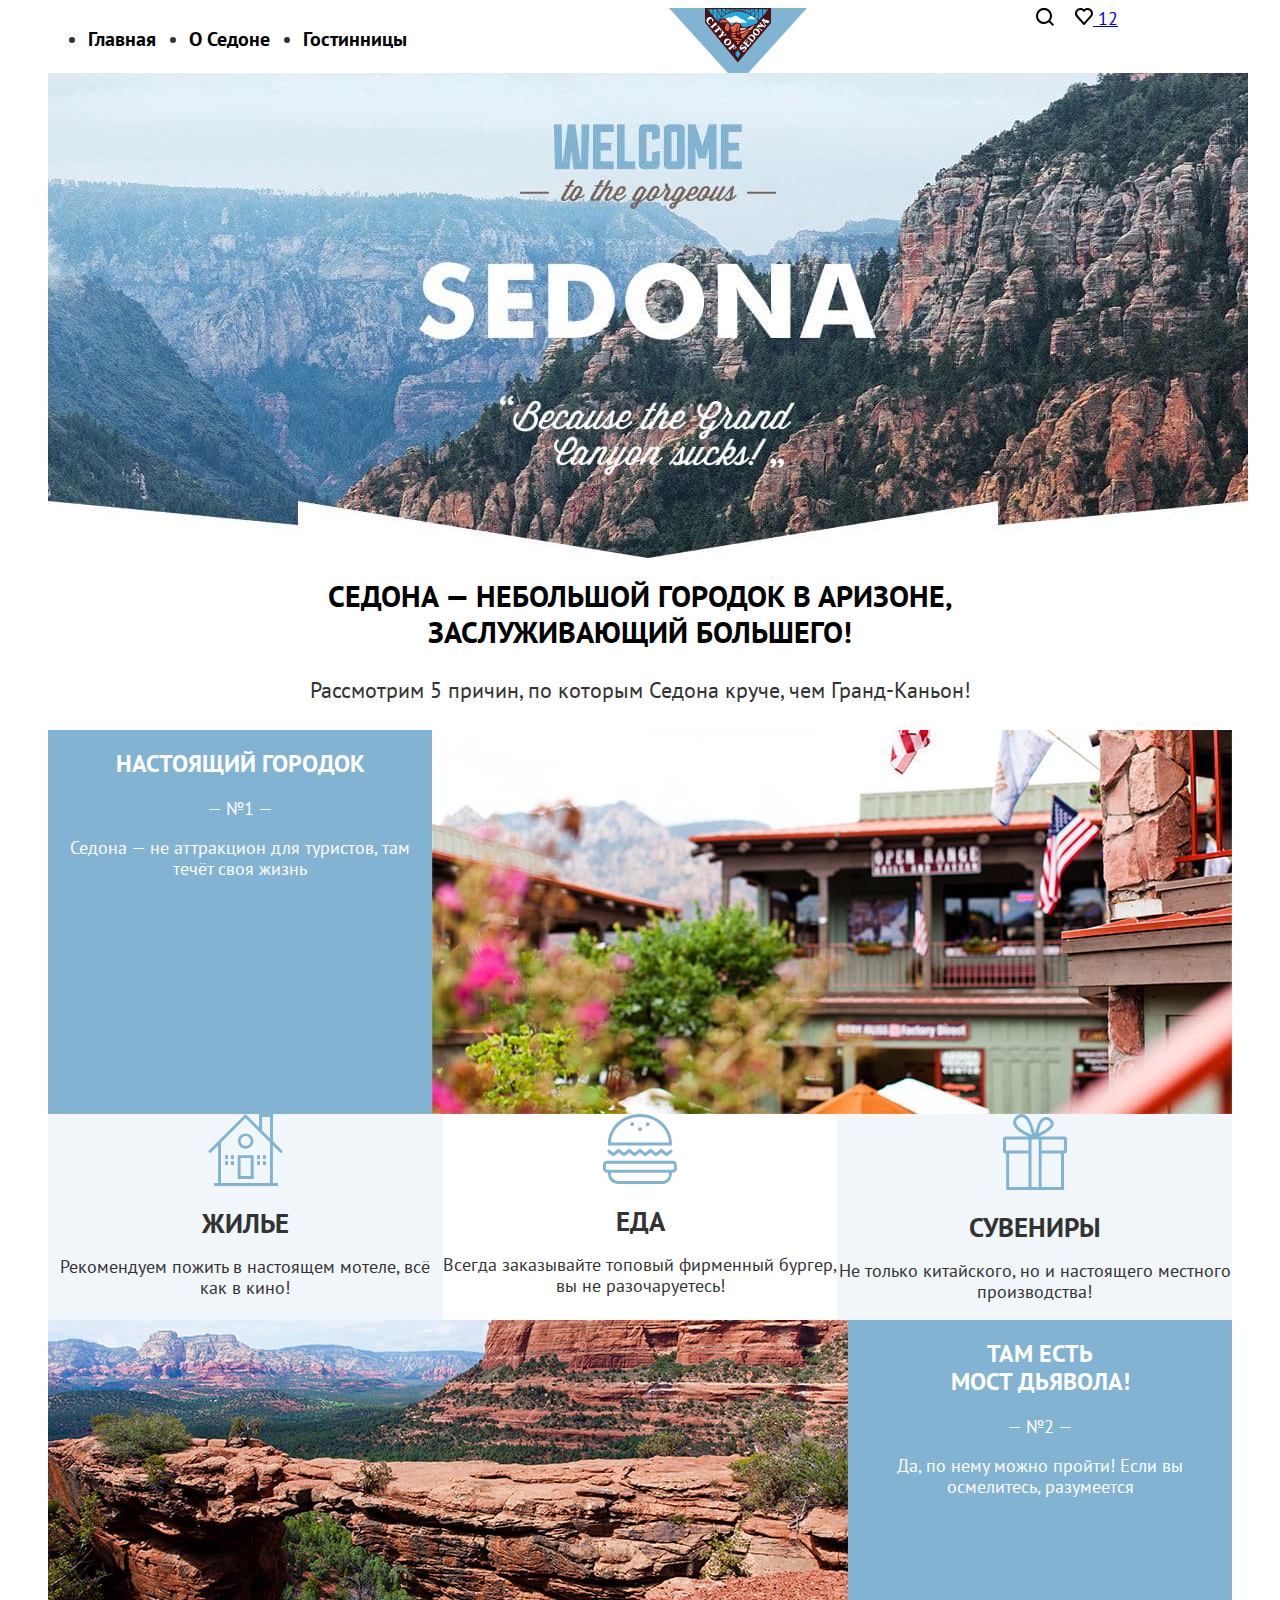
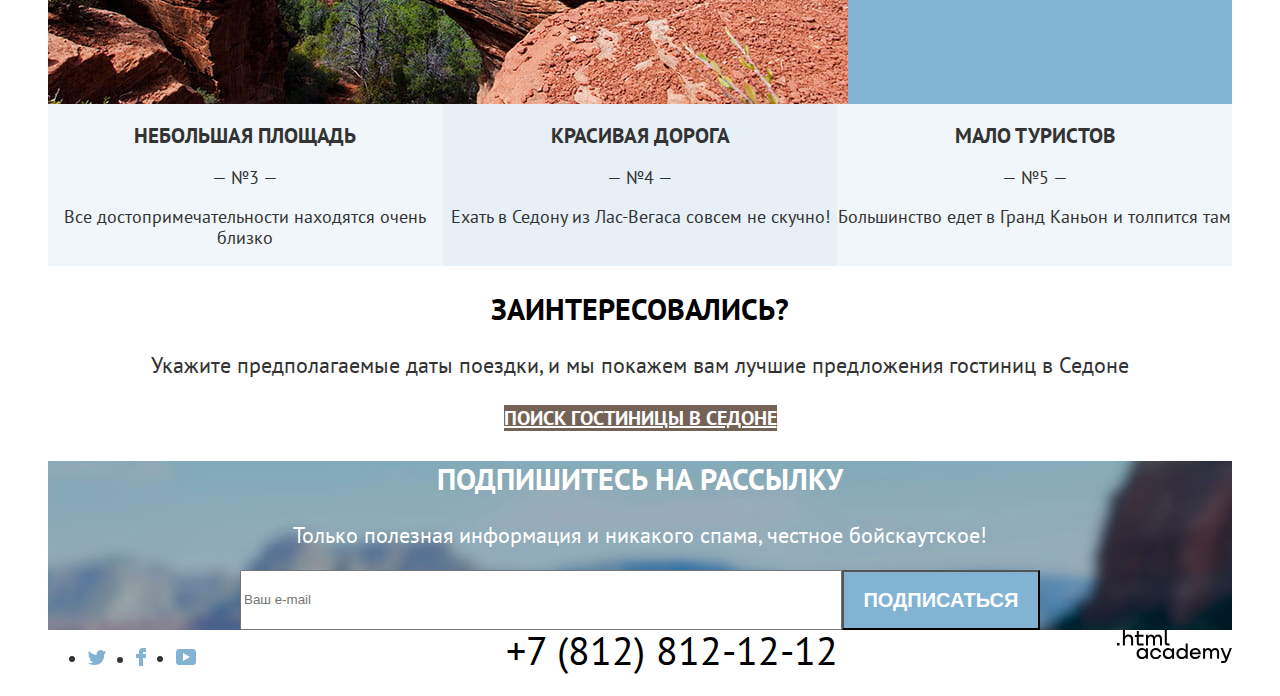
==== commit 5bb32326: "added according comments" ====
--- a/index.html
+++ b/index.html
@@ -57,7 +57,7 @@
             Рассмотрим 5 причин, по которым Седона круче, чем Гранд-Каньон!
           </p>
 
-          <section class="presentation_town">
+          <section>
             <div class="presentation_town_card presentation_card-height">
               <div class="presentation_card_wrap">
                 <h2 class="presentation_subtitle">Настоящий городок</h2>
@@ -72,14 +72,12 @@
                   Седона — не аттракцион для туристов, там течёт своя жизнь
                 </p>
               </div>
-              <div class="presentation_card_town_img">
-                <img
-                  src="./img/main-page/bg-real_town.jpg"
-                  width="800"
-                  height="384"
-                  alt="Town landscape"
-                />
-              </div>
+              <img
+                src="./img/main-page/bg-real_town.jpg"
+                width="800"
+                height="384"
+                alt="Town landscape"
+              />
             </div>
           </section>
 
@@ -125,16 +123,14 @@
             </div>
           </section>
 
-          <section class="presentation_town">
+          <section>
             <div class="cards_devils_bridge card_height">
-              <div class="presentation_card_town_img">
-                <img
-                  src="./img/main-page/bg-devils_bridge.jpg"
-                  width="800"
-                  height="384"
-                  alt="rope bridge"
-                />
-              </div>
+              <img
+                src="./img/main-page/bg-devils_bridge.jpg"
+                width="800"
+                height="384"
+                alt="rope bridge"
+              />
               <div class="presentation_card_wrap">
                 <h2 class="presentation_subtitle">
                   Там есть<br />мост дьявола!
--- a/css/style.css
+++ b/css/style.css
@@ -1,5 +1,3 @@
-@import url("./catalog.css");
-
 :root {
   --color-black: #000;
   --color-grey-black: #333;
@@ -17,12 +15,12 @@
   font-family: "PTSans";
   src: url("../fonts/ptsans-400.woff2") format("woff2");
   font-style: normal;
-  font-weight: normal;
+  font-weight: 400;
   font-display: swap;
 }
 
 @font-face {
-  font-family: "PTSansBold";
+  font-family: "PTSans";
   src: url("../fonts/ptsans-700.woff2") format("woff2");
   font-style: normal;
   font-weight: 700;
@@ -33,8 +31,10 @@
   min-height: 100%;
   color: var(--color-grey-black);
   font-family: "PTSans";
-  /* this is background for check */
-  background-color: tomato;
+  font-weight: 400;
+  font-size: 18px;
+  line-height: 21px;
+  text-align: center;
 }
 
 /* general styles */
@@ -76,7 +76,8 @@
   text-decoration: none;
   color: var(--color-black);
   font-size: var(--size-nav-menu);
-  font-family: "PTSansBold";
+  line-height: 26px;
+  font-weight: 700;
 }
 
 .header_btn_group {
@@ -88,10 +89,9 @@
 }
 
 .header_btn-join {
-  font-family: "PTSansBold";
-  font-size: 21px;
-  color: var(--color-white);
-  text-align: center;
+  font-weight: 700;
+  font-size: 16px;
+  color: var(--color-white);
   text-transform: uppercase;
 }
 
@@ -103,46 +103,30 @@
 }
 
 .presentation_title {
-  font-family: "PTSansBold";
+  font-weight: 700;
   font-size: 30px;
-  color: var(--color-black);
-  text-align: center;
+  line-height: 36px;
+  color: var(--color-black);
   text-transform: uppercase;
 }
 
 .presentation_description {
   font-size: 22px;
-  text-align: center;
-}
-
-.presentation_town {
-  width: 100%;
-  display: flex;
-  flex-direction: column;
+  line-height: 36px;
 }
 
 .presentation_town_card {
   width: 100%;
-  height: 384px;
   display: flex;
 }
 
 .presentation_card_wrap {
   background-color: var(--btn-bg-cold-blue);
   width: 400px;
-  height: auto;
-}
-
-.presentation_card_town_img {
-  background-image: url("../img/main-page/bg-real_town.jpg");
-  width: 800px;
-  height: auto;
 }
 
 .presentation_card_service {
   display: flex;
-  height: 384px;
-  width: 100%;
 }
 
 .presentation_card_service_house,
@@ -154,25 +138,17 @@
 .presentation_card_service_gift,
 .presentation_card_service_food {
   width: 400px;
-  height: auto;
 }
 
 .cards_devils_bridge {
-  width: 100%;
-  height: 384px;
   display: flex;
 }
 
 .presentation_subtitle {
   font-size: var(--size-cards-title);
-  color: var(--color-white);
-  text-align: center;
-  text-transform: uppercase;
-}
-
-.presentation_serial_number {
-  font-size: 18px;
-  text-align: center;
+  line-height: 28px;
+  color: var(--color-white);
+  text-transform: uppercase;
 }
 
 .presentation_serial_number-color {
@@ -181,8 +157,6 @@
 
 .cards_small_area {
   display: flex;
-  width: 100%;
-  height: 384px;
 }
 
 .presentation_card_service_small_area,
@@ -198,12 +172,9 @@
 .presentation_card_service_few_tourists,
 .presentation_card_service_beatiful_road {
   width: 400px;
-  height: auto;
 }
 
 .presentation_card_service_subtitle {
-  font-size: 18px;
-  text-align: center;
   text-transform: uppercase;
 }
 
@@ -216,44 +187,42 @@
 .select_hotel_subtitle {
   color: var(--color-black);
   font-size: 30px;
-  font-family: "PTSansBold";
-  text-align: center;
+  line-height: 36px;
+  font-weight: 700;
   text-transform: uppercase;
 }
 
 .select_hotel_description {
   font-size: 22px;
-  text-align: center;
+  line-height: 26px;
 }
 
 .select_hotel_btn {
   background-color: var(--btn-bg-warm-brown);
   color: var(--color-white);
   font-size: 20px;
-  text-align: center;
-  font-family: "PTSansBold";
+  line-height: 36px;
+  font-weight: 700;
   text-transform: uppercase;
 }
 
 .subscription_subtitle {
   color: var(--color-white);
   font-size: 30px;
-  text-align: center;
-  font-family: "PTSansBold";
+  line-height: 36px;
+  font-weight: 700;
   text-transform: uppercase;
 }
 
 .subscription_description {
   color: var(--color-white);
-  text-align: center;
   font-size: 22px;
+  line-height: 26px;
 }
 
 .subscription {
   background-image: url("../img/main-page/bg-contacts.jpg");
   background-size: cover;
-  width: 100%;
-  height: 411px;
   background-repeat: no-repeat;
 }
 
@@ -266,23 +235,16 @@
 
 .subscription_input {
   width: 600px;
-  height: auto;
 }
 
 .subscription_submit {
   color: var(--color-white);
-  font-family: "PTSansBold";
+  font-weight: 700;
   font-size: 20px;
-  text-align: center;
+  line-height: 26px;
   text-transform: uppercase;
   background-color: var(--btn-bg-cold-blue);
   width: 200px;
-  height: auto;
-}
-
-.footer {
-  width: 100%;
-  height: 120px;
 }
 
 .footer_contacts {
@@ -299,7 +261,143 @@
 }
 
 .footer_phone_number {
-  text-align: center;
   font-size: 40px;
-  color: var(--color-black);
-}
+  line-height: 40px;
+  color: var(--color-black);
+}
+
+/* catalog style */
+/* --------------------------------------------------------------- */
+.search_parametrs_title {
+  font-size: 60px;
+  line-height: 78px;
+  color: var(--color-white);
+  font-weight: 700;
+}
+
+.breadcrumbs {
+  text-align: left;
+}
+
+.breadcrumbs_current_page {
+  font-size: 16px;
+  color: var(--color-white);
+}
+
+.filter_parametrs_catalog_subtitle {
+  font-size: var(--size-nav-menu);
+  line-height: 26px;
+  color: var(--color-white);
+  font-weight: 700;
+  text-align: left;
+}
+
+.filter_parametrs_list {
+  text-align: left;
+}
+
+.filter_parametrs_item {
+  font-size: var(--size-form-list);
+  line-height: 23px;
+}
+
+.catalog_filter_title {
+  text-align: left;
+}
+
+.cost_from,
+.cost_to {
+  font-size: var(--size-form-list);
+  line-height: 23px;
+  color: rgba(255, 255, 255, 1);
+}
+
+.filter_parametrs_apply {
+  background: var(--btn-bg-cold-blue);
+  color: var(--color-white);
+  font-weight: 700;
+  text-transform: uppercase;
+  font-size: 16px;
+}
+
+.filter_parametrs_reset {
+  color: var(--color-white);
+  line-height: 23px;
+}
+
+.search_results_subtitle {
+  font-size: 30px;
+  line-height: 39px;
+  font-weight: 700;
+  color: var(--color-black);
+  text-transform: uppercase;
+  text-align: left;
+}
+
+.search_results_select {
+  line-height: 23px;
+}
+
+.product-card-link {
+  font-weight: 700;
+  font-size: var(--size-cards-title);
+  line-height: 31px;
+  color: var(--color-black);
+  text-align: left;
+}
+
+.type_of_house,
+.sort_list_price {
+  line-height: 23px;
+  text-align: left;
+}
+
+.sort_list_details,
+.sort_list_favorite,
+.sort_list_show_more {
+  background: var(--btn-bg-warm-brown);
+  color: var(--color-white);
+  font-weight: 700;
+  text-transform: uppercase;
+}
+
+.sort_list_favorite {
+  background: var(--btn-bg-cold-blue);
+}
+
+.sort_list_favorite-add {
+  background: var(--btn-bg-natural-green);
+}
+
+.sort_list_total_rating {
+  text-transform: uppercase;
+}
+
+.sort_list_show_more {
+  background: var(--btn-bg-cold-blue);
+  font-size: 20px;
+  line-height: 26px;
+}
+
+.pagination_item {
+  font-size: 20px;
+  line-height: 26px;
+}
+
+.pagination_button {
+  color: var(--color-white);
+  font-size: inherit;
+  background-color: var(--btn-bg-cold-blue);
+  font-weight: 700;
+}
+
+.pagination_button-current {
+  background: #f2f2f2;
+  color: var(--color-black);
+}
+
+.display_number_hotels,
+.display_number_hotels_select {
+  line-height: 23px;
+  text-align: left;
+}
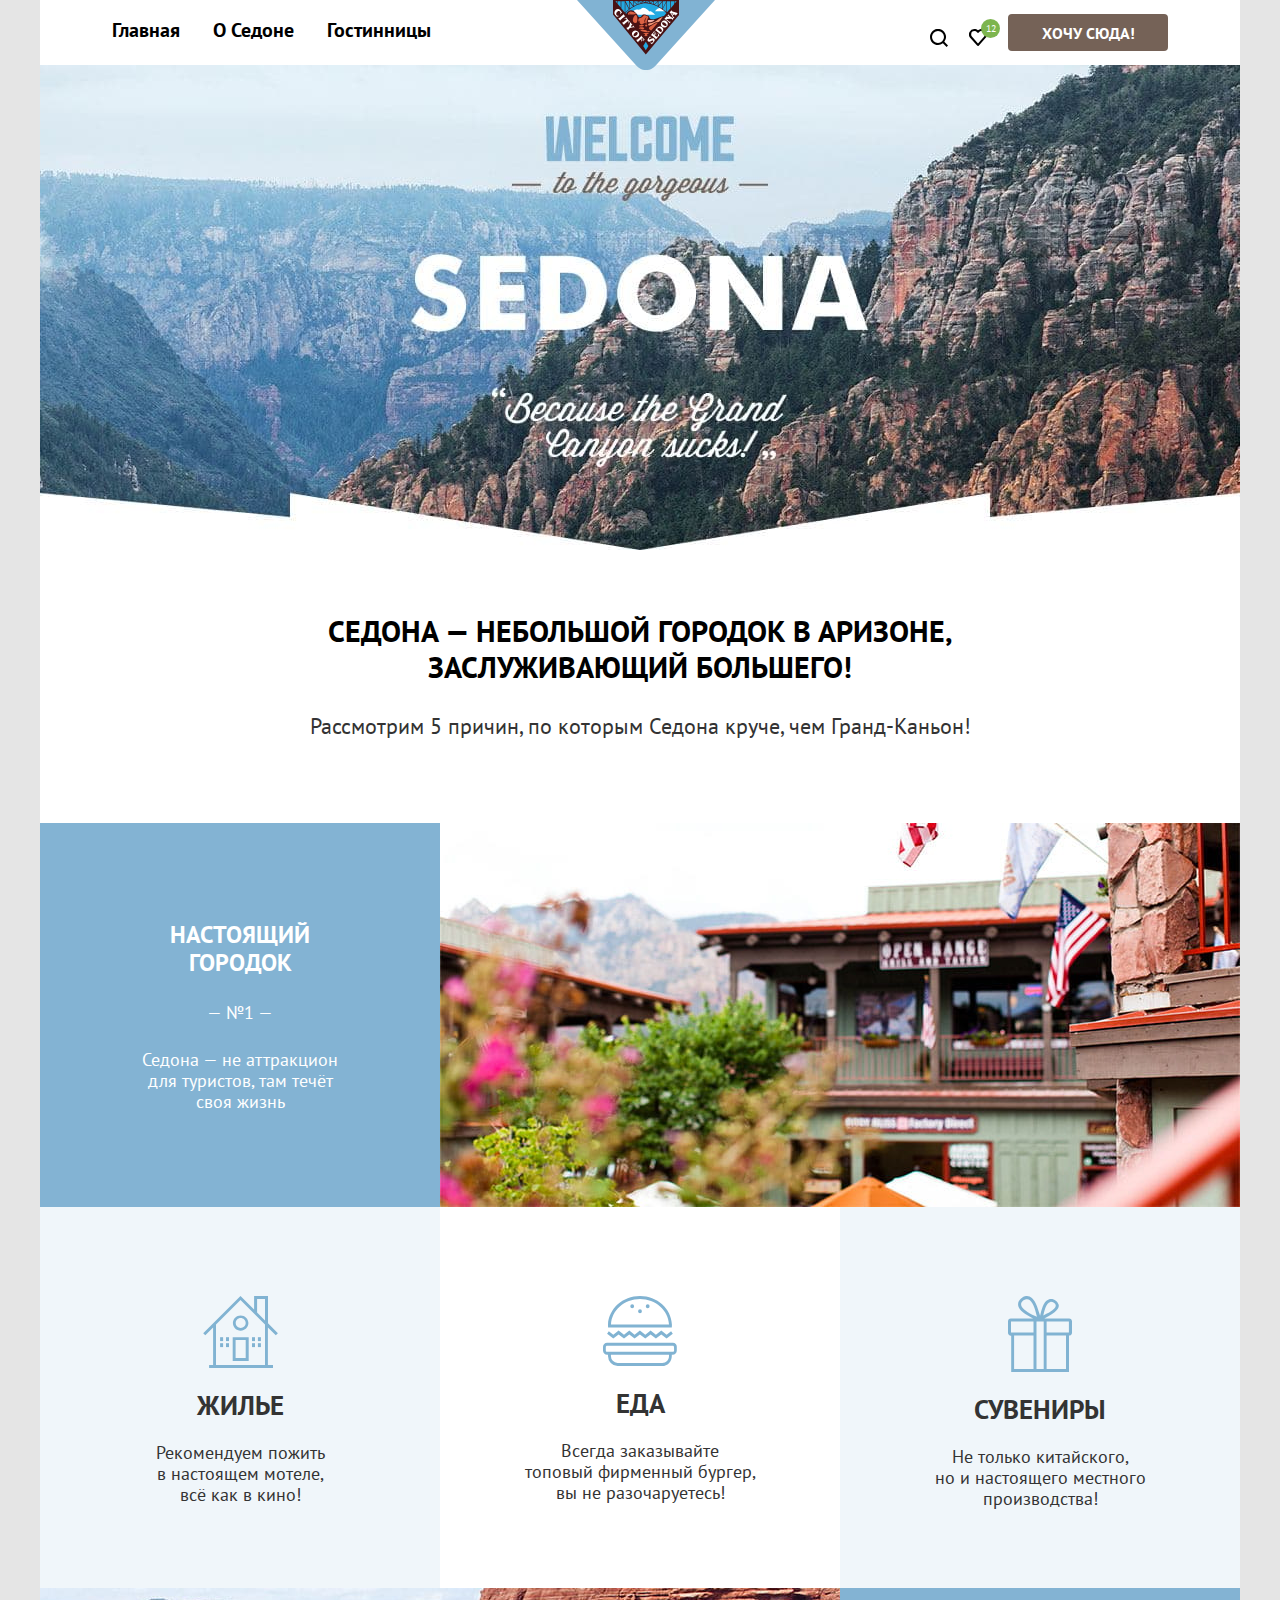
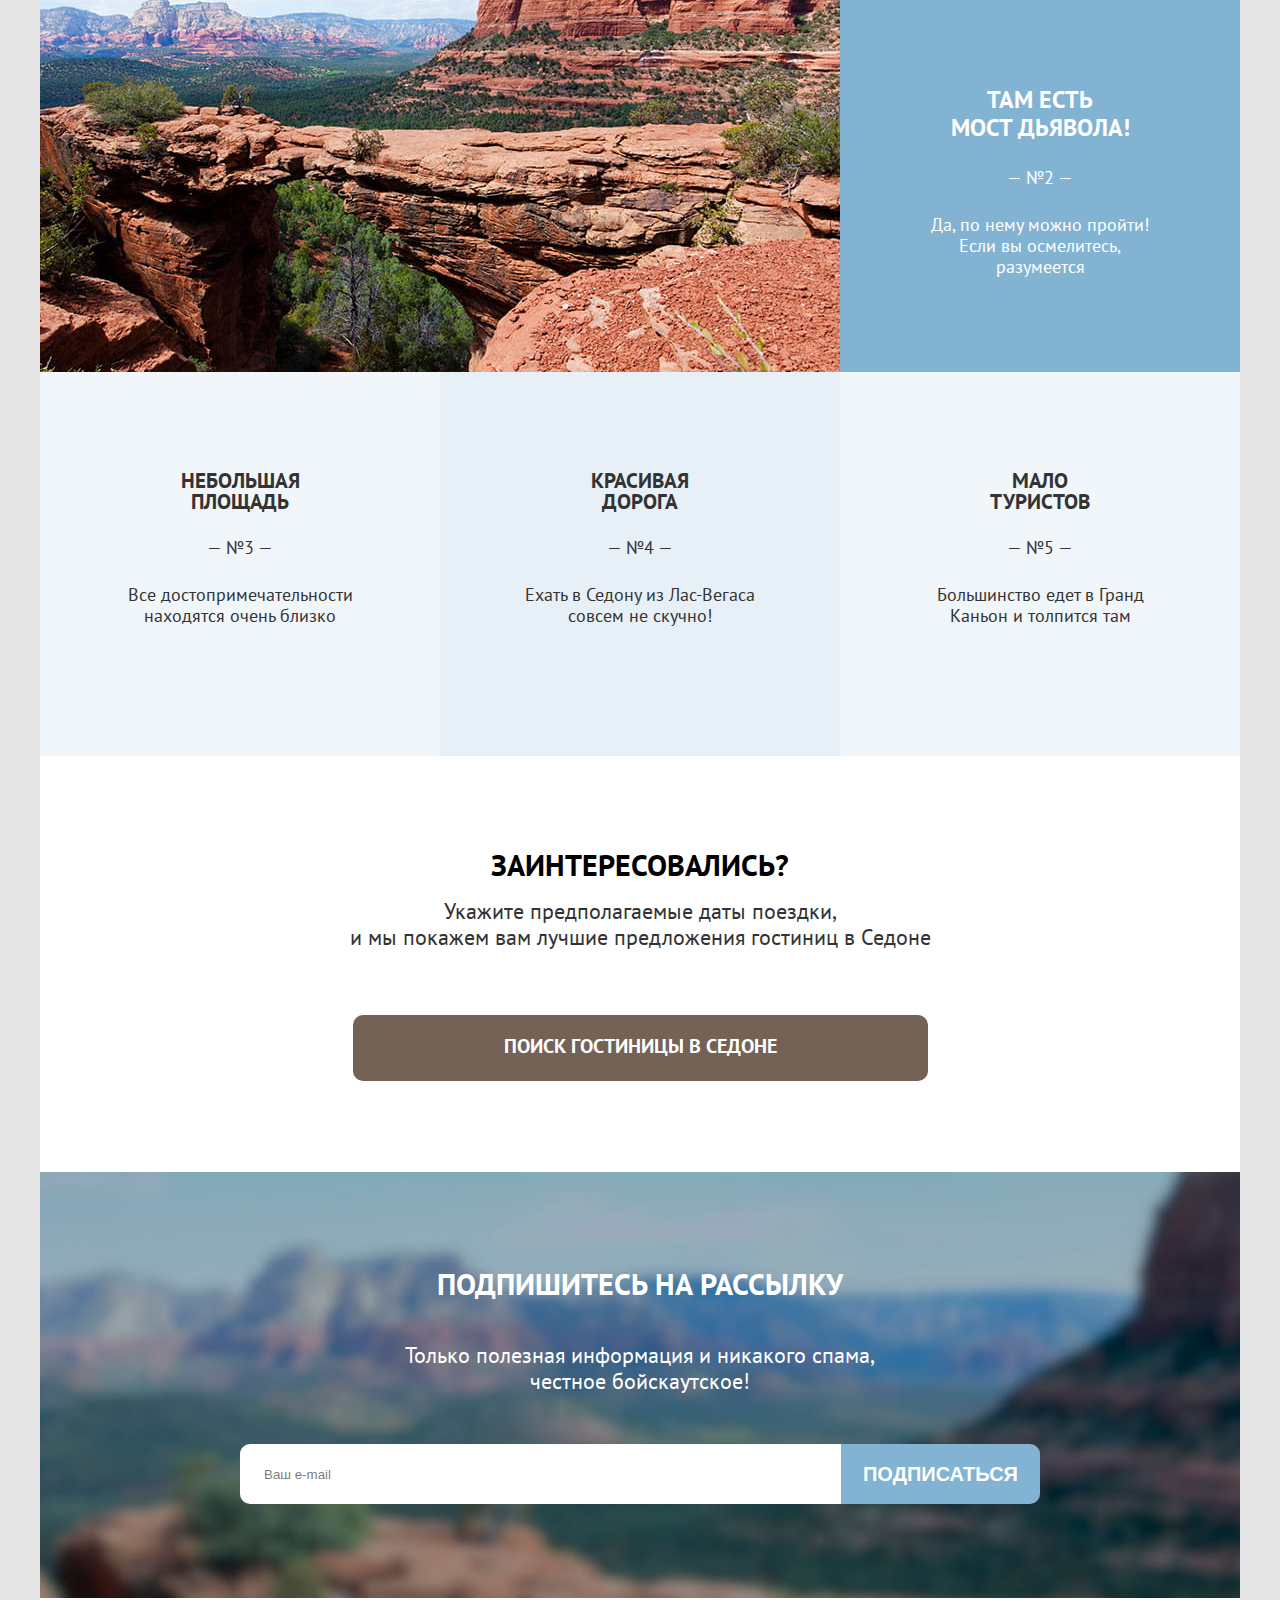
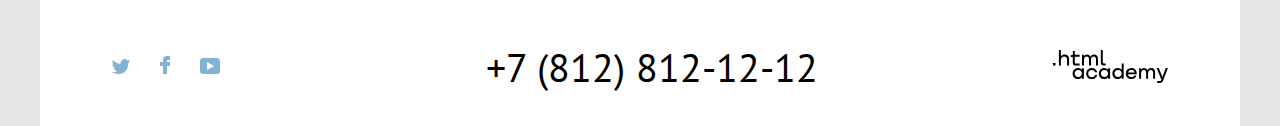
==== commit c9e0cc3a: "added style for grids of components" ====
--- a/index.html
+++ b/index.html
@@ -8,31 +8,39 @@
   <body>
     <header class="header">
       <div class="header_wrap">
-        <nav class="header_nav">
-          <ul class="header_list">
-            <li class="header_item">
-              <a class="header_list-link" href="#">Главная</a>
-            </li>
-            <li class="header_item">
-              <a class="header_list-link" href="#">О Седоне</a>
-            </li>
-            <li class="header_item">
-              <a class="header_list-link" href="./catalog.html">Гостинницы</a>
-            </li>
-          </ul>
-        </nav>
-
-        <img src="./img/logo_sedona.svg" width="138" height="70" alt="Logo" />
-
-        <div class="header_btn_group">
-          <a class="header_btn" href="#">
-            <img src="./img/search.svg" width="18" height="18" alt="Search" />
-          </a>
-          <a class="header_btn header_btn-img btn_count-likes" href="#">
-            <img src="./img/likes.svg" width="18" height="17" alt="Likes" />
-            <span class="count_likes">12</span>
-          </a>
-          <a class="header_btn-join" href="#">Хочу сюда!</a>
+        <div class="container_wrap header_container_wrap">
+          <nav class="header_nav">
+            <ul class="header_list">
+              <li class="header_item">
+                <a class="header_list-link" href="#">Главная</a>
+              </li>
+              <li class="header_item">
+                <a class="header_list-link" href="#">О Седоне</a>
+              </li>
+              <li class="header_item">
+                <a class="header_list-link" href="./catalog.html">Гостинницы</a>
+              </li>
+            </ul>
+          </nav>
+
+          <img
+            src="./img/logo_sedona.svg"
+            class="header_logo"
+            width="138"
+            height="70"
+            alt="Logo"
+          />
+
+          <div class="header_btn_group">
+            <a class="header_btn" href="#">
+              <img src="./img/search.svg" width="18" height="18" alt="Search" />
+            </a>
+            <a class="header_btn header_btn-img btn_count-likes" href="#">
+              <img src="./img/likes.svg" width="18" height="17" alt="Likes" />
+              <span class="count_likes">12</span>
+            </a>
+            <a class="header_btn-join" href="#">Хочу сюда!</a>
+          </div>
         </div>
       </div>
     </header>
@@ -88,11 +96,25 @@
                   src="./img/main-page/house.svg"
                   width="75"
                   height="72"
-                  class="presentation_card_service_img_house"
+                  class="presentation_card_service_img"
                 />
-                <h2 class="presentation_card_service_subtitle">Жилье</h2>
-                <p class="presentation_card_service_description">
-                  Рекомендуем пожить в настоящем мотеле, всё как в кино!
+                <h2
+                  class="
+                    presentation_card_service_subtitle
+                    presentation_card_service_subtitle-height
+                  "
+                >
+                  Жилье
+                </h2>
+                <p
+                  class="
+                    presentation_card_service_description
+                    presentation_card_service_description-height
+                  "
+                >
+                  Рекомендуем пожить <br />
+                  в настоящем мотеле,<br />
+                  всё как в кино!
                 </p>
               </div>
               <div class="presentation_card_service_food">
@@ -100,12 +122,25 @@
                   src="./img/main-page/burger.svg"
                   width="74"
                   height="70"
-                  class="presentation_card_service_img_food"
+                  class="presentation_card_service_img"
                 />
-                <h2 class="presentation_card_service_subtitle">Еда</h2>
-                <p class="presentation_card_service_description">
-                  Всегда заказывайте топовый фирменный бургер, вы не
-                  разочаруетесь!
+                <h2
+                  class="
+                    presentation_card_service_subtitle
+                    presentation_card_service_subtitle-height
+                  "
+                >
+                  Еда
+                </h2>
+                <p
+                  class="
+                    presentation_card_service_description
+                    presentation_card_service_description-height
+                  "
+                >
+                  Всегда заказывайте <br />
+                  топовый фирменный бургер,<br />
+                  вы не разочаруетесь!
                 </p>
               </div>
               <div class="presentation_card_service_gift">
@@ -113,11 +148,25 @@
                   src="./img/main-page/gift.svg"
                   width="64"
                   height="76"
-                  class="presentation_card_service_img_gift"
+                  class="presentation_card_service_img"
                 />
-                <h2 class="presentation_card_service_subtitle">Сувениры</h2>
-                <p class="presentation_card_service_description">
-                  Не только китайского, но и настоящего местного производства!
+                <h2
+                  class="
+                    presentation_card_service_subtitle
+                    presentation_card_service_subtitle-height
+                  "
+                >
+                  Сувениры
+                </h2>
+                <p
+                  class="
+                    presentation_card_service_description
+                    presentation_card_service_description-height
+                  "
+                >
+                  Не только китайского,<br />
+                  но и настоящего местного<br />
+                  производства!
                 </p>
               </div>
             </div>
@@ -157,7 +206,8 @@
                 </h3>
                 <p class="presentation_serial_number">— №3 —</p>
                 <p class="presentation_card_service_description">
-                  Все достопримечательности находятся очень близко
+                  Все достопримечательности<br />
+                  находятся очень близко
                 </p>
               </div>
               <div class="presentation_card_service_beatiful_road">
@@ -166,7 +216,7 @@
                 </h3>
                 <p class="presentation_serial_number">— №4 —</p>
                 <p class="presentation_card_service_description">
-                  Ехать в Седону из Лас-Вегаса совсем не скучно!
+                  Ехать в Седону из Лас-Вегаса <br />совсем не скучно!
                 </p>
               </div>
               <div class="presentation_card_service_few_tourists">
@@ -175,7 +225,8 @@
                 </h3>
                 <p class="presentation_serial_number">— №5 —</p>
                 <p class="presentation_card_service_description">
-                  Большинство едет в Гранд Каньон и толпится там
+                  Большинство едет в Гранд<br />
+                  Каньон и толпится там
                 </p>
               </div>
             </div>
@@ -185,8 +236,8 @@
         <section class="select_hotel">
           <h2 class="select_hotel_subtitle">Заинтересовались?</h2>
           <p class="select_hotel_description">
-            Укажите предполагаемые даты поездки, и мы покажем вам лучшие
-            предложения гостиниц в Седоне
+            Укажите предполагаемые даты поездки,<br />
+            и мы покажем вам лучшие предложения гостиниц в Седоне
           </p>
           <a class="select_hotel_btn" href="#">Поиск гостиницы в Седоне</a>
         </section>
@@ -199,7 +250,8 @@
           <h2 class="subscription_subtitle">Подпишитесь на рассылку</h2>
 
           <p class="subscription_description">
-            Только полезная информация и никакого спама, честное бойскаутское!
+            Только полезная информация и никакого спама,<br />
+            честное бойскаутское!
           </p>
 
           <form
@@ -221,7 +273,7 @@
           </form>
         </section>
 
-        <section class="footer_contacts">
+        <section class="footer_contacts container_wrap">
           <div class="foooter_contacts_wrap">
             <h2 class="visually-hidden">Контакты</h2>
             <ul class="footer_social_networks_list">
--- a/css/style.css
+++ b/css/style.css
@@ -35,6 +35,7 @@
   font-size: 18px;
   line-height: 21px;
   text-align: center;
+  margin: 0;
 }
 
 /* general styles */
@@ -47,7 +48,8 @@
 .footer {
   max-width: 1280px;
   margin: 0 auto;
-  padding: 0 40px;
+  padding: 0;
+  background-color: #e5e5e5;
 }
 
 .header_wrap,
@@ -55,21 +57,33 @@
 .footer_wrap {
   max-width: 1200px;
   margin: 0 auto;
+  background-color: #fff;
 }
 
 /* header */
-.header_wrap {
-  height: 65px;
-  display: flex;
-  justify-content: space-between;
+.header_container_wrap {
+  display: flex;
+  justify-content: space-between;
+  position: relative;
+  padding-top: 14px;
+  align-items: center;
 }
 
 .header_list {
+  list-style: none;
+  padding: 0;
+  margin: 0;
   display: flex;
 }
 
 .header_item {
   margin-right: 33px;
+  padding-bottom: 20px;
+}
+
+.header_item:hover {
+  border-bottom: 2px solid var(--btn-bg-warm-brown);
+  padding-bottom: 18px;
 }
 
 .header_list-link {
@@ -80,19 +94,55 @@
   font-weight: 700;
 }
 
+.header_logo {
+  position: absolute;
+  top: 0;
+  left: 44%;
+  z-index: 2;
+}
+
 .header_btn_group {
   display: flex;
+  align-items: center;
 }
 
 .header_btn {
   margin-right: 21px;
 }
 
+.btn_count-likes {
+  position: relative;
+}
+
+.count_likes {
+  display: flex;
+  justify-content: center;
+  align-items: center;
+  border-radius: 50%;
+  background-color: var(--btn-bg-active-natural-green);
+  text-decoration: none;
+  position: absolute;
+  bottom: 12px;
+  left: 12px;
+  width: 19px;
+  height: 19px;
+  font-size: 10px;
+  color: #fff;
+}
+
 .header_btn-join {
   font-weight: 700;
   font-size: 16px;
   color: var(--color-white);
   text-transform: uppercase;
+  width: 160px;
+  height: 37px;
+  padding: 9px 0 10px;
+  margin-bottom: 14px;
+  background-color: var(--btn-bg-warm-brown);
+  text-decoration: none;
+  border-radius: 4px;
+  box-sizing: border-box;
 }
 
 /* main screen */
@@ -108,11 +158,15 @@
   line-height: 36px;
   color: var(--color-black);
   text-transform: uppercase;
+  padding-top: 63px;
+  margin: 0;
 }
 
 .presentation_description {
   font-size: 22px;
   line-height: 36px;
+  padding: 23px 0 79px;
+  margin: 0;
 }
 
 .presentation_town_card {
@@ -140,6 +194,10 @@
   width: 400px;
 }
 
+.presentation_card_service_img {
+  padding-top: 89px;
+}
+
 .cards_devils_bridge {
   display: flex;
 }
@@ -149,6 +207,13 @@
   line-height: 28px;
   color: var(--color-white);
   text-transform: uppercase;
+  margin: 0;
+  padding: 98px 110px 0;
+}
+
+.presentation_serial_number {
+  margin: 0;
+  padding-top: 25px;
 }
 
 .presentation_serial_number-color {
@@ -175,13 +240,34 @@
 }
 
 .presentation_card_service_subtitle {
-  text-transform: uppercase;
+  padding: 98px 125px 0;
+  margin: 0;
+  text-transform: uppercase;
+}
+
+.presentation_card_service_subtitle-height {
+  padding-top: 23px;
+}
+
+.presentation_card_service_description {
+  padding: 26px 0 130px;
+  margin: 0;
+}
+
+.presentation_card_service_description-height {
+  padding-bottom: 79px;
 }
 
 .presentation_card_description {
   font-size: 18px;
   text-align: center;
   color: var(--color-white);
+  margin: 0;
+  padding: 26px 90px 0;
+}
+
+.select_hotel {
+  padding: 91px 0;
 }
 
 .select_hotel_subtitle {
@@ -190,11 +276,14 @@
   line-height: 36px;
   font-weight: 700;
   text-transform: uppercase;
+  margin: 0;
 }
 
 .select_hotel_description {
   font-size: 22px;
   line-height: 26px;
+  padding-top: 15px;
+  margin: 0;
 }
 
 .select_hotel_btn {
@@ -204,6 +293,12 @@
   line-height: 36px;
   font-weight: 700;
   text-transform: uppercase;
+  margin: 65px auto 0;
+  padding: 13px 0 17px;
+  display: block;
+  border-radius: 10px;
+  max-width: 575px;
+  text-decoration: none;
 }
 
 .subscription_subtitle {
@@ -212,18 +307,27 @@
   line-height: 36px;
   font-weight: 700;
   text-transform: uppercase;
+  padding-top: 94px;
+  margin: 0;
 }
 
 .subscription_description {
   color: var(--color-white);
   font-size: 22px;
   line-height: 26px;
+  padding-top: 40px;
+  margin: 0;
+}
+
+.subscription_description-catalog {
+  color: #333;
 }
 
 .subscription {
   background-image: url("../img/main-page/bg-contacts.jpg");
   background-size: cover;
   background-repeat: no-repeat;
+  margin: 0;
 }
 
 .subscription_form {
@@ -231,10 +335,22 @@
   width: 800px;
   height: 60px;
   margin: 0 auto;
+  padding: 50px 0 94px;
 }
 
 .subscription_input {
   width: 600px;
+  border: transparent;
+  border-radius: 10px 0 0 10px;
+}
+
+.subscription_input-catalog {
+  background-color: #f2f2f2;
+}
+
+.subscription_input::placeholder {
+  color: #0000008a;
+  padding: 0 19px 0 22px;
 }
 
 .subscription_submit {
@@ -245,11 +361,14 @@
   text-transform: uppercase;
   background-color: var(--btn-bg-cold-blue);
   width: 200px;
+  border: transparent;
+  border-radius: 0 10px 10px 0;
 }
 
 .footer_contacts {
   display: flex;
   justify-content: space-between;
+  padding: 40px 0 30px;
 }
 
 .footer_social_networks_list {
@@ -258,30 +377,71 @@
 
 .footer_social_networks_item {
   margin-right: 30px;
+  display: flex;
+  align-items: center;
 }
 
 .footer_phone_number {
   font-size: 40px;
   line-height: 40px;
   color: var(--color-black);
+  display: flex;
+  align-items: center;
+}
+
+.footer_htmlacademy_link {
+  display: flex;
+  align-items: center;
 }
 
 /* catalog style */
 /* --------------------------------------------------------------- */
+.container_wrap {
+  width: 1056px;
+  margin: 0 auto;
+}
+
+.search_parametrs {
+  background-image: url("../img/catalog-page/catalog-background.jpg");
+  background-size: cover;
+  background-repeat: no-repeat;
+  padding: 34px 0 86px;
+}
+
+.search_parametrs_wrap_navigation {
+  padding-bottom: 45px;
+}
+
 .search_parametrs_title {
   font-size: 60px;
   line-height: 78px;
   color: var(--color-white);
   font-weight: 700;
+  text-align: left;
+  margin: 0;
 }
 
 .breadcrumbs {
   text-align: left;
+  display: flex;
+  text-decoration: none;
+  padding: 0;
+  margin: 0;
+  list-style: none;
+}
+
+.breadcrumbs_item {
+  margin-right: 10px;
 }
 
 .breadcrumbs_current_page {
   font-size: 16px;
   color: var(--color-white);
+}
+
+.filter_parametrs_catalog_form {
+  display: flex;
+  justify-content: space-between;
 }
 
 .filter_parametrs_catalog_subtitle {
@@ -290,19 +450,53 @@
   color: var(--color-white);
   font-weight: 700;
   text-align: left;
+  margin: 0;
+  padding-bottom: 30px;
+}
+
+.filter_parametrs_cost_wrap {
+  width: 287px;
+}
+
+.filter_parametrs_input_cost {
+  width: 143px;
+  background: transparent;
+  border: 2px solid #fff;
+  padding: 0;
+  border-radius: 2px;
+  margin: 0;
+  height: 44px;
+}
+
+.filter_parametrs_input_cost-from {
+  position: relative;
+}
+
+.cost_from_to {
+  position: absolute;
+  top: 11px;
+  right: 14px;
+}
+
+.filter_parametrs_input_cost-to {
+  position: relative;
 }
 
 .filter_parametrs_list {
   text-align: left;
+  padding: 0;
+  margin: 0;
 }
 
 .filter_parametrs_item {
   font-size: var(--size-form-list);
   line-height: 23px;
-}
-
-.catalog_filter_title {
-  text-align: left;
+  list-style: none;
+  padding: 0;
+}
+
+.filter_parametrs_label {
+  padding-left: 19px;
 }
 
 .cost_from,
@@ -310,6 +504,17 @@
   font-size: var(--size-form-list);
   line-height: 23px;
   color: rgba(255, 255, 255, 1);
+  font-size: 18px;
+}
+
+.filter_parametrs_inputs_wrap {
+  display: flex;
+}
+
+.filter_parametrs_btn_group {
+  display: flex;
+  flex-direction: column;
+  margin-top: 57px;
 }
 
 .filter_parametrs_apply {
@@ -318,11 +523,25 @@
   font-weight: 700;
   text-transform: uppercase;
   font-size: 16px;
+  padding: 15px 0;
+  border-radius: 4px;
+  border: transparent;
+  width: 160px;
 }
 
 .filter_parametrs_reset {
   color: var(--color-white);
   line-height: 23px;
+  border: transparent;
+  background-color: transparent;
+  margin-top: 20px;
+}
+
+.search_filter_wrap {
+  display: flex;
+  justify-content: space-between;
+  align-items: center;
+  padding: 50px 0 45px;
 }
 
 .search_results_subtitle {
@@ -332,10 +551,26 @@
   color: var(--color-black);
   text-transform: uppercase;
   text-align: left;
+  margin: 0;
 }
 
 .search_results_select {
   line-height: 23px;
+}
+
+.search_results_sort_table,
+.search_results_sort_slideshow,
+.search_results_sort_list {
+  border: 2px solid #e6e6e6;
+  border-radius: 4px;
+  background-color: transparent;
+  padding: 17px 16px;
+}
+
+.search_results_sort_table:hover,
+.search_results_sort_slideshow:hover,
+.search_results_sort_list:hover {
+  border: 2px solid var(--color-black);
 }
 
 .product-card-link {
@@ -346,10 +581,62 @@
   text-align: left;
 }
 
+.type_of_house_wrap {
+  display: flex;
+  justify-content: space-between;
+}
+
 .type_of_house,
 .sort_list_price {
   line-height: 23px;
+}
+
+.sort_list {
+  padding: 0;
+}
+
+.sort_list:first-of-type {
+  border-top: 1px solid #e6e6e6;
+}
+
+.sort_list_card {
+  list-style: none;
+  padding: 0;
+  display: flex;
+  justify-content: space-between;
+  border-bottom: 1px solid #e6e6e6;
+  padding: 31px 0 30px;
+}
+
+.sort_list_description {
+  display: flex;
+}
+
+.product_card_wrap {
+  margin-left: 36px;
+  display: flex;
+  flex-direction: column;
+  justify-content: space-between;
+}
+
+.product_card_title {
+  margin: 0;
   text-align: left;
+  padding-bottom: 5px;
+}
+
+.product_card_link {
+  text-decoration: none;
+  color: #000;
+}
+
+.sort_list_details,
+.sort_list_favorite {
+  width: 151px;
+  padding: 9px 0 10px;
+  border-radius: 4px;
+  border: transparent;
+  margin-right: 8px;
 }
 
 .sort_list_details,
@@ -366,17 +653,55 @@
 }
 
 .sort_list_favorite-add {
-  background: var(--btn-bg-natural-green);
+  background-color: var(--btn-bg-active-natural-green);
+}
+
+.sort_list_rating {
+  display: flex;
+  flex-direction: column;
+  justify-content: space-between;
 }
 
 .sort_list_total_rating {
   text-transform: uppercase;
+  width: 160px;
+  background-color: #f2f2f2;
+  border-radius: 4px;
+  padding: 9px 0 10px;
+  margin: 0;
+}
+
+.sort_list_card-show_more {
+  display: block;
+  margin: 31px 0 30px;
 }
 
 .sort_list_show_more {
   background: var(--btn-bg-cold-blue);
   font-size: 20px;
   line-height: 26px;
+  width: 625px;
+  padding: 12px 0 13px;
+  border-radius: 4px;
+  border: transparent;
+}
+
+.sort_list_stars {
+  display: flex;
+  list-style: none;
+}
+
+.star {
+  width: 18px;
+  height: 17px;
+  background-image: url("../img/catalog-page/star.svg");
+  padding-left: 7px;
+  background-repeat: no-repeat;
+}
+
+.pagination_wrap {
+  display: flex;
+  justify-content: space-between;
 }
 
 .pagination_item {
@@ -389,11 +714,6 @@
   font-size: inherit;
   background-color: var(--btn-bg-cold-blue);
   font-weight: 700;
-}
-
-.pagination_button-current {
-  background: #f2f2f2;
-  color: var(--color-black);
 }
 
 .display_number_hotels,
@@ -401,3 +721,46 @@
   line-height: 23px;
   text-align: left;
 }
+
+.pagination {
+  display: flex;
+  list-style-type: none;
+}
+
+.pagination_item {
+  width: 55px;
+  height: 55px;
+  background-color: var(--btn-bg-cold-blue);
+  border-radius: 4px;
+  margin-right: 8px;
+  display: flex;
+  justify-content: center;
+  align-items: center;
+}
+
+.pagination_button {
+  text-decoration: none;
+}
+
+.pagination_button-current {
+  background: #f2f2f2;
+  color: var(--color-black);
+  width: 55px;
+  height: 55px;
+  display: flex;
+  justify-content: center;
+  align-items: center;
+}
+
+.display_number_hotel_wrap {
+  display: flex;
+}
+
+.subscription_subtitle-catalog {
+  color: var(--color-black);
+}
+
+.footer_social_networks_list {
+  list-style: none;
+  padding: 0;
+}
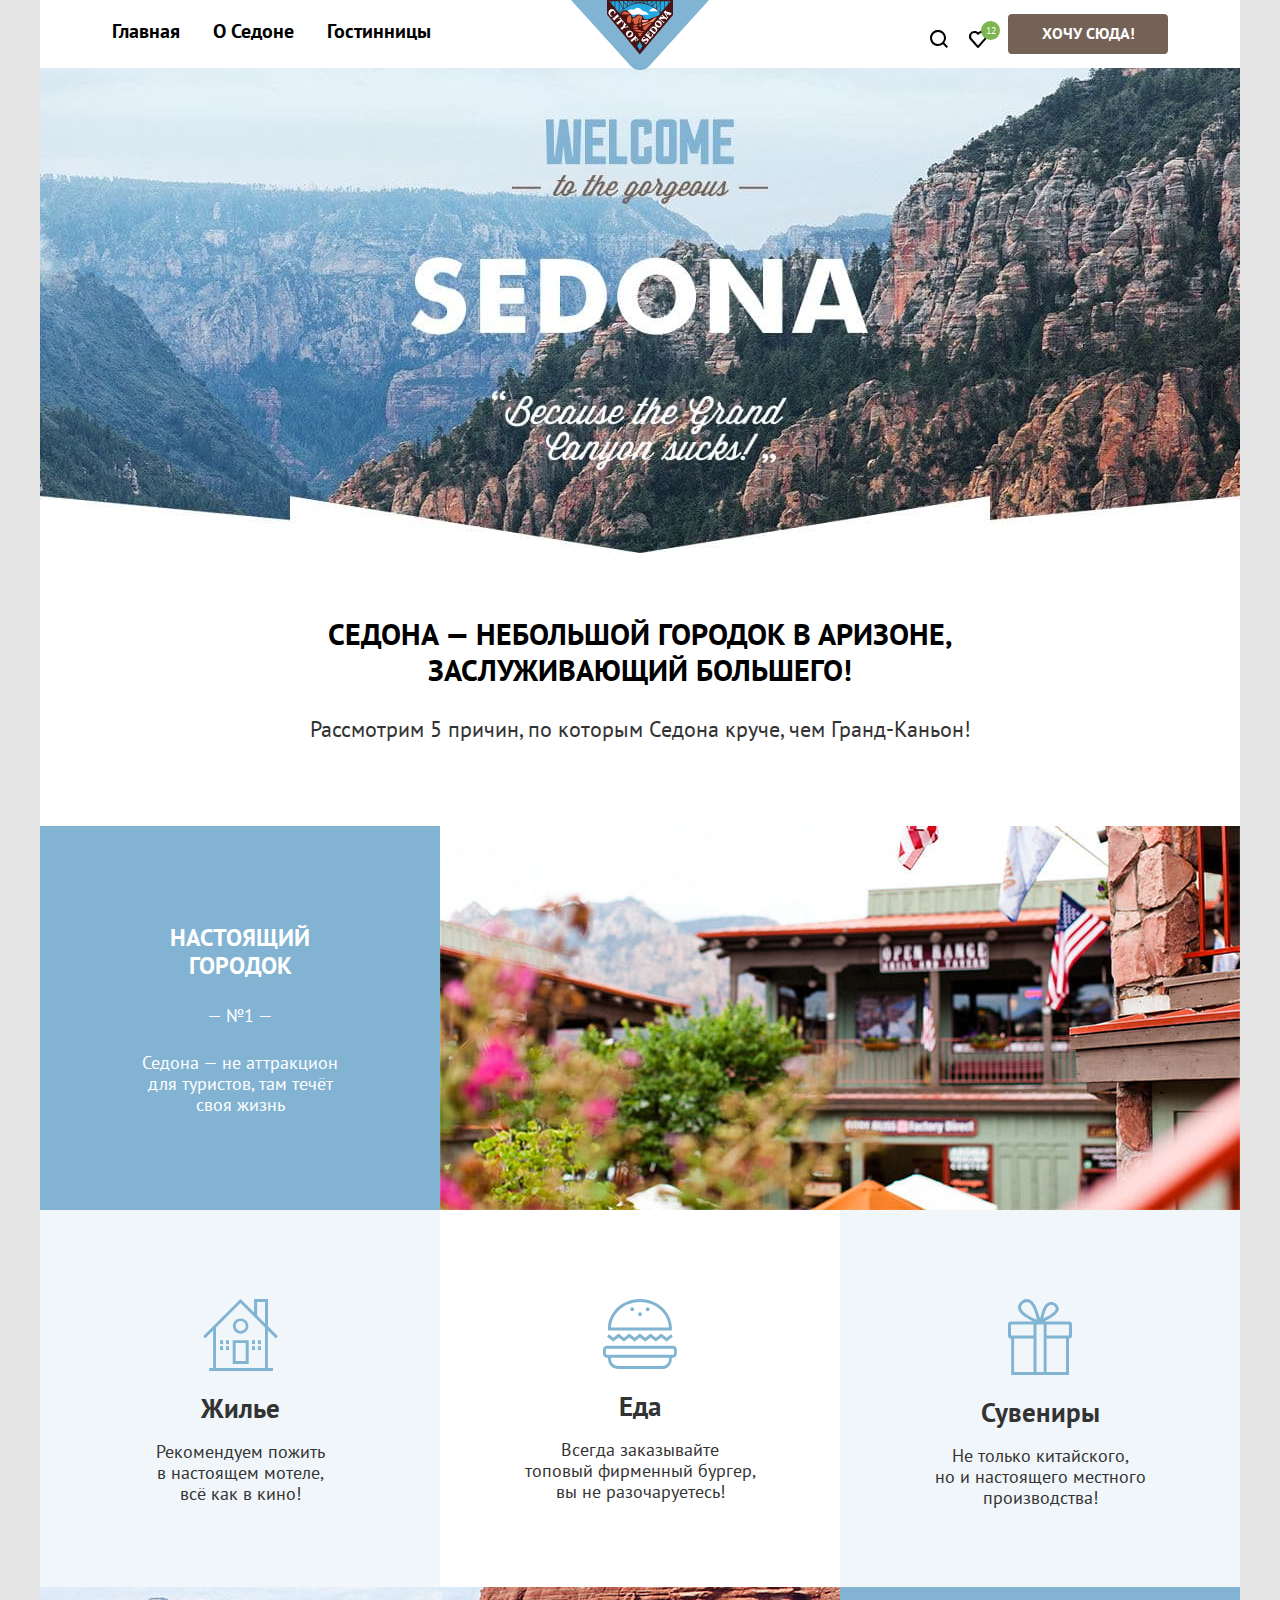
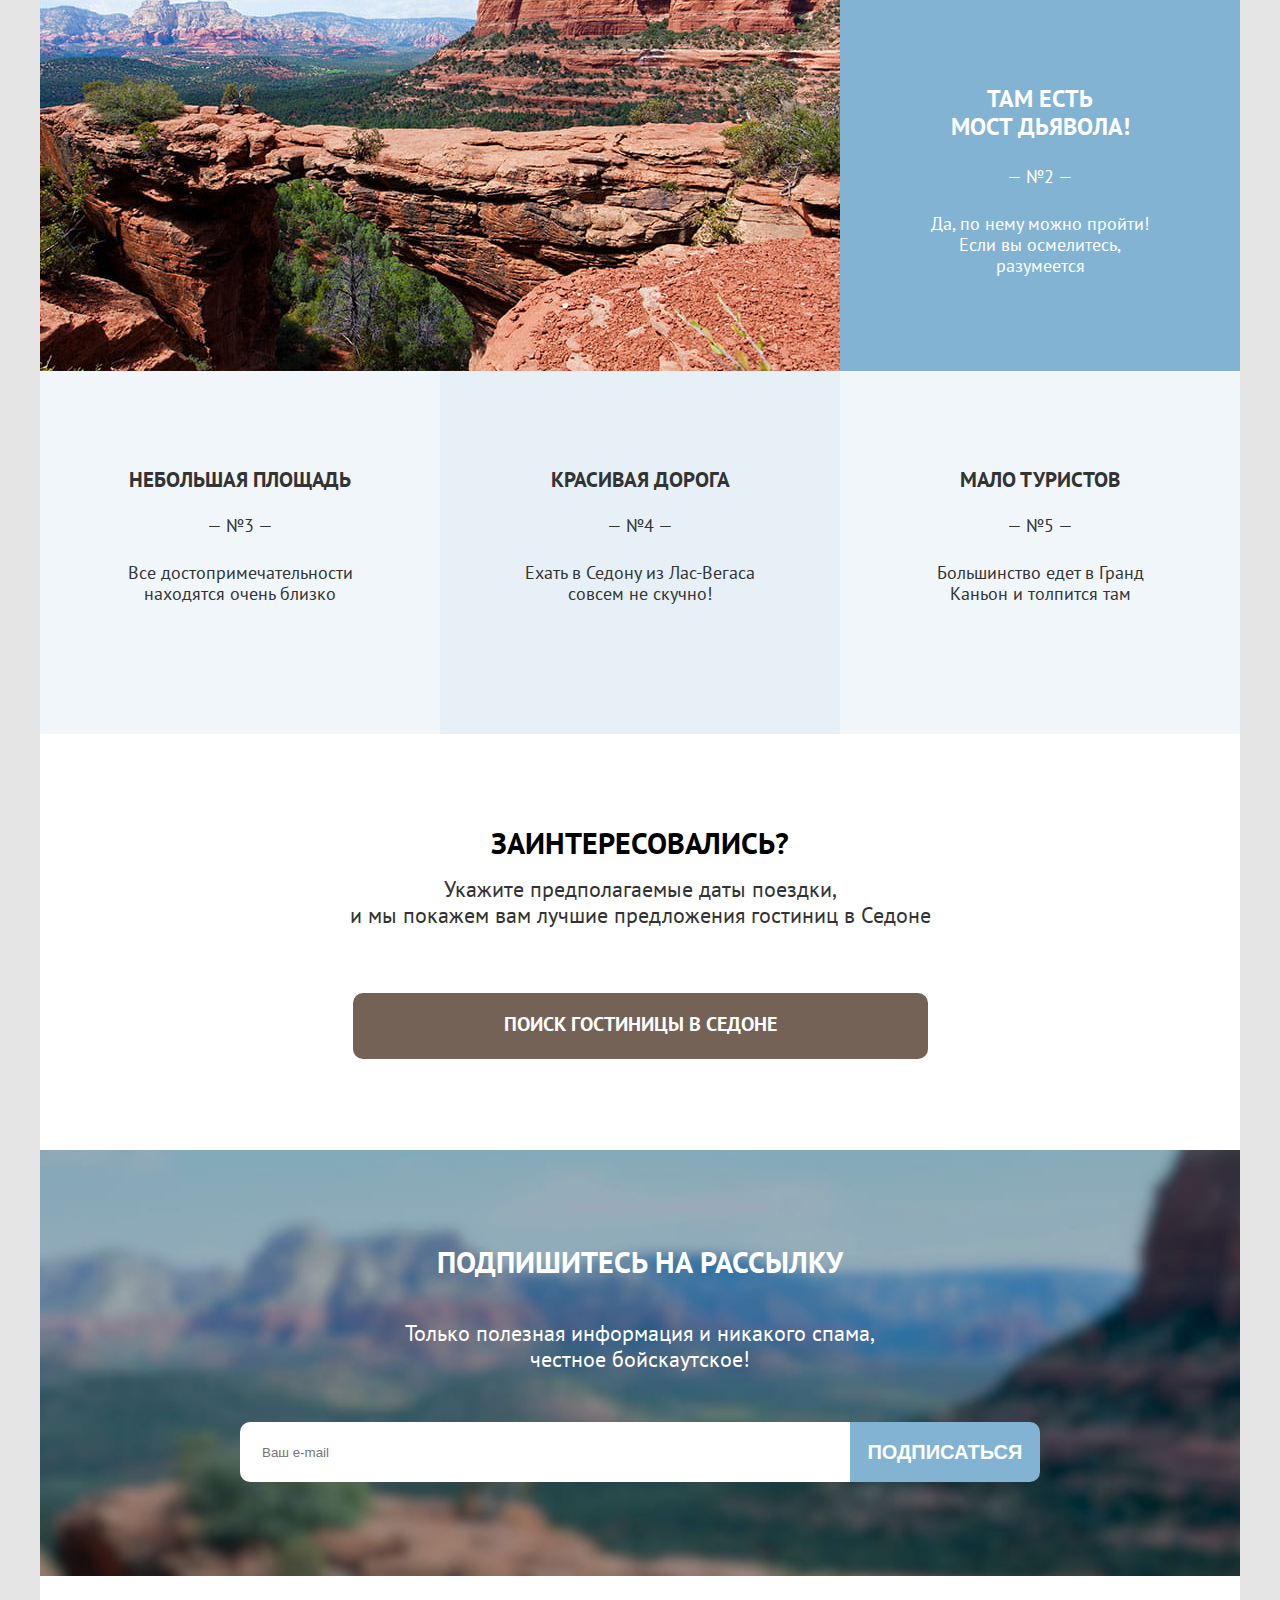
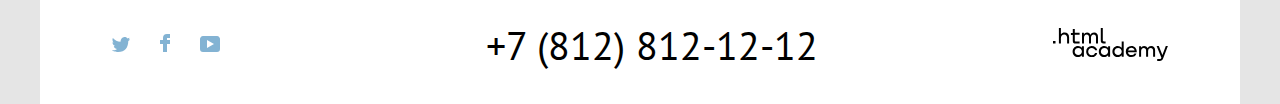
==== commit cfa52065: "added changes according comments" ====
--- a/index.html
+++ b/index.html
@@ -7,321 +7,297 @@
   </head>
   <body>
     <header class="header">
-      <div class="header_wrap">
-        <div class="container_wrap header_container_wrap">
-          <nav class="header_nav">
-            <ul class="header_list">
-              <li class="header_item">
-                <a class="header_list-link" href="#">Главная</a>
-              </li>
-              <li class="header_item">
-                <a class="header_list-link" href="#">О Седоне</a>
-              </li>
-              <li class="header_item">
-                <a class="header_list-link" href="./catalog.html">Гостинницы</a>
-              </li>
-            </ul>
-          </nav>
-
-          <img
-            src="./img/logo_sedona.svg"
-            class="header_logo"
-            width="138"
-            height="70"
-            alt="Logo"
-          />
-
-          <div class="header_btn_group">
-            <a class="header_btn" href="#">
-              <img src="./img/search.svg" width="18" height="18" alt="Search" />
-            </a>
-            <a class="header_btn header_btn-img btn_count-likes" href="#">
-              <img src="./img/likes.svg" width="18" height="17" alt="Likes" />
-              <span class="count_likes">12</span>
-            </a>
-            <a class="header_btn-join" href="#">Хочу сюда!</a>
-          </div>
+      <div class="container_wrap header_container_wrap">
+        <nav class="header_nav">
+          <ul class="header_list">
+            <li class="header_item">
+              <a class="header_list-link" href="#">Главная</a>
+            </li>
+            <li class="header_item">
+              <a class="header_list-link" href="#">О Седоне</a>
+            </li>
+            <li class="header_item">
+              <a class="header_list-link" href="./catalog.html">Гостинницы</a>
+            </li>
+          </ul>
+        </nav>
+
+        <img
+          src="./img/logo_sedona.svg"
+          class="header_logo"
+          width="138"
+          height="70"
+          alt="Logo"
+        />
+
+        <div class="header_btn_group">
+          <a class="header_btn" href="#">
+            <img src="./img/search.svg" width="18" height="18" alt="Search" />
+          </a>
+          <a class="header_btn header_btn-img btn_count-likes" href="#">
+            <img src="./img/likes.svg" width="18" height="17" alt="Likes" />
+            <span class="count_likes">12</span>
+          </a>
+          <a class="header_btn-join" href="#">Хочу сюда!</a>
         </div>
       </div>
     </header>
 
     <main class="main">
-      <div class="main_wrap">
-        <section class="screen">
+      <section class="screen">
+        <img
+          src="./img/main-page/index-background.jpg"
+          width="1200"
+          height="485"
+          alt="Welcome to the Sedona"
+        />
+      </section>
+
+      <section class="presentation">
+        <h1 class="presentation_title">
+          Седона — небольшой городок в Аризоне,<br />
+          заслуживающий большего!
+        </h1>
+        <p class="presentation_description">
+          Рассмотрим 5 причин, по которым Седона круче, чем Гранд-Каньон!
+        </p>
+
+        <section>
+          <div class="presentation_town_card presentation_card-height">
+            <div class="presentation_card_wrap">
+              <h2 class="presentation_subtitle">
+                Настоящий<br />
+                городок
+              </h2>
+              <p
+                class="
+                  presentation_serial_number presentation_serial_number-color
+                "
+              >
+                — №1 —
+              </p>
+              <p class="presentation_card_description">
+                Седона — не аттракцион<br />
+                для туристов, там течёт<br />
+                своя жизнь
+              </p>
+            </div>
+            <img
+              src="./img/main-page/bg-real_town.jpg"
+              width="800"
+              height="384"
+              alt="Town landscape"
+            />
+          </div>
+        </section>
+
+        <section class="presentation_card">
+          <div class="presentation_card_service presentation_card-height">
+            <div
+              class="
+                presentation_card_service_house
+                presentation_card_service_adventure
+              "
+            >
+              <img
+                src="./img/main-page/house.svg"
+                width="75"
+                height="72"
+                class="presentation_card_service_img"
+              />
+              <h2 class="presentation_card_service_subtitle-height">Жилье</h2>
+              <p class="presentation_card_service_description-img">
+                Рекомендуем пожить <br />
+                в настоящем мотеле,<br />
+                всё как в кино!
+              </p>
+            </div>
+            <div
+              class="
+                presentation_card_service_food
+                presentation_card_service_adventure
+              "
+            >
+              <img
+                src="./img/main-page/burger.svg"
+                width="74"
+                height="70"
+                class="presentation_card_service_img"
+              />
+              <h2 class="presentation_card_service_subtitle-height">Еда</h2>
+              <p class="presentation_card_service_description-img">
+                Всегда заказывайте <br />
+                топовый фирменный бургер,<br />
+                вы не разочаруетесь!
+              </p>
+            </div>
+            <div
+              class="
+                presentation_card_service_gift
+                presentation_card_service_adventure
+              "
+            >
+              <img
+                src="./img/main-page/gift.svg"
+                width="64"
+                height="76"
+                class="presentation_card_service_img"
+              />
+              <h2 class="presentation_card_service_subtitle-height">
+                Сувениры
+              </h2>
+              <p class="presentation_card_service_description-img">
+                Не только китайского,<br />
+                но и настоящего местного<br />
+                производства!
+              </p>
+            </div>
+          </div>
+        </section>
+
+        <section>
+          <div class="cards_devils_bridge card_height">
+            <img
+              src="./img/main-page/bg-devils_bridge.jpg"
+              width="800"
+              height="384"
+              alt="rope bridge"
+            />
+            <div class="presentation_card_wrap">
+              <h2 class="presentation_subtitle">Там есть<br />мост дьявола!</h2>
+              <p
+                class="
+                  presentation_serial_number presentation_serial_number-color
+                "
+              >
+                — №2 —
+              </p>
+              <p class="presentation_card_description">
+                Да, по нему можно пройти!<br />
+                Если вы осмелитесь,<br />
+                разумеется
+              </p>
+            </div>
+          </div>
+        </section>
+
+        <section class="presentation_card">
+          <div class="cards_small_area card_height">
+            <div class="presentation_card_service_small_area">
+              <h3 class="presentation_card_service_subtitle">
+                Небольшая площадь
+              </h3>
+              <p class="presentation_serial_number">— №3 —</p>
+              <p class="presentation_card_service_description">
+                Все достопримечательности<br />
+                находятся очень близко
+              </p>
+            </div>
+            <div class="presentation_card_service_beatiful_road">
+              <h3 class="presentation_card_service_subtitle">
+                Красивая дорога
+              </h3>
+              <p class="presentation_serial_number">— №4 —</p>
+              <p class="presentation_card_service_description">
+                Ехать в Седону из Лас-Вегаса <br />совсем не скучно!
+              </p>
+            </div>
+            <div class="presentation_card_service_few_tourists">
+              <h3 class="presentation_card_service_subtitle">Мало туристов</h3>
+              <p class="presentation_serial_number">— №5 —</p>
+              <p class="presentation_card_service_description">
+                Большинство едет в Гранд<br />
+                Каньон и толпится там
+              </p>
+            </div>
+          </div>
+        </section>
+      </section>
+
+      <section class="select_hotel">
+        <h2 class="select_hotel_subtitle">Заинтересовались?</h2>
+        <p class="select_hotel_description">
+          Укажите предполагаемые даты поездки,<br />
+          и мы покажем вам лучшие предложения гостиниц в Седоне
+        </p>
+        <a class="select_hotel_btn" href="#">Поиск гостиницы в Седоне</a>
+      </section>
+    </main>
+
+    <footer class="footer">
+      <section class="subscription">
+        <h2 class="subscription_subtitle">Подпишитесь на рассылку</h2>
+
+        <p class="subscription_description">
+          Только полезная информация и никакого спама,<br />
+          честное бойскаутское!
+        </p>
+
+        <form
+          class="subscription_form"
+          action="https://echo.htmlacademy.ru/"
+          method="post"
+        >
+          <input
+            class="subscription_input"
+            placeholder="Ваш e-mail"
+            type="email"
+            name="subscription"
+            required
+          />
+
+          <button class="subscription_submit" type="submit">Подписаться</button>
+        </form>
+      </section>
+
+      <section class="footer_contacts container_wrap">
+        <div class="foooter_contacts_wrap">
+          <h2 class="visually-hidden">Контакты</h2>
+          <ul class="footer_social_networks_list">
+            <li class="footer_social_networks_item">
+              <a class="footer_social_network_link" href="#">
+                <img
+                  src="./img/social-twitter.svg"
+                  width="18"
+                  height="15"
+                  alt="Твиттер"
+                />
+              </a>
+            </li>
+            <li class="footer_social_networks_item">
+              <a class="footer_social_network_link" href="#">
+                <img
+                  src="./img/social-facebook.svg"
+                  width="10"
+                  height="18"
+                  alt="Фейсбук"
+                />
+              </a>
+            </li>
+            <li class="footer_social_networks_item">
+              <a class="footer_social_network_link" href="#">
+                <img
+                  src="./img/social-youtube.svg"
+                  width="20"
+                  height="16"
+                  alt="Ютуб"
+                />
+              </a>
+            </li>
+          </ul>
+        </div>
+
+        <span class="footer_phone_number">+7 (812) 812-12-12</span>
+
+        <a class="footer_htmlacademy_link" href="https://htmlacademy.ru/">
           <img
-            src="./img/main-page/index-background.jpg"
-            width="1200"
-            height="485"
-            alt="Welcome to the Sedona"
+            src="./img/logo_htmlacademy.svg"
+            alt="logo link htmlacademy"
+            width="115"
+            height="34"
           />
-        </section>
-
-        <section class="presentation">
-          <h1 class="presentation_title">
-            Седона — небольшой городок в Аризоне,<br />
-            заслуживающий большего!
-          </h1>
-          <p class="presentation_description">
-            Рассмотрим 5 причин, по которым Седона круче, чем Гранд-Каньон!
-          </p>
-
-          <section>
-            <div class="presentation_town_card presentation_card-height">
-              <div class="presentation_card_wrap">
-                <h2 class="presentation_subtitle">Настоящий городок</h2>
-                <p
-                  class="
-                    presentation_serial_number presentation_serial_number-color
-                  "
-                >
-                  — №1 —
-                </p>
-                <p class="presentation_card_description">
-                  Седона — не аттракцион для туристов, там течёт своя жизнь
-                </p>
-              </div>
-              <img
-                src="./img/main-page/bg-real_town.jpg"
-                width="800"
-                height="384"
-                alt="Town landscape"
-              />
-            </div>
-          </section>
-
-          <section class="presentation_card">
-            <div class="presentation_card_service presentation_card-height">
-              <div class="presentation_card_service_house">
-                <img
-                  src="./img/main-page/house.svg"
-                  width="75"
-                  height="72"
-                  class="presentation_card_service_img"
-                />
-                <h2
-                  class="
-                    presentation_card_service_subtitle
-                    presentation_card_service_subtitle-height
-                  "
-                >
-                  Жилье
-                </h2>
-                <p
-                  class="
-                    presentation_card_service_description
-                    presentation_card_service_description-height
-                  "
-                >
-                  Рекомендуем пожить <br />
-                  в настоящем мотеле,<br />
-                  всё как в кино!
-                </p>
-              </div>
-              <div class="presentation_card_service_food">
-                <img
-                  src="./img/main-page/burger.svg"
-                  width="74"
-                  height="70"
-                  class="presentation_card_service_img"
-                />
-                <h2
-                  class="
-                    presentation_card_service_subtitle
-                    presentation_card_service_subtitle-height
-                  "
-                >
-                  Еда
-                </h2>
-                <p
-                  class="
-                    presentation_card_service_description
-                    presentation_card_service_description-height
-                  "
-                >
-                  Всегда заказывайте <br />
-                  топовый фирменный бургер,<br />
-                  вы не разочаруетесь!
-                </p>
-              </div>
-              <div class="presentation_card_service_gift">
-                <img
-                  src="./img/main-page/gift.svg"
-                  width="64"
-                  height="76"
-                  class="presentation_card_service_img"
-                />
-                <h2
-                  class="
-                    presentation_card_service_subtitle
-                    presentation_card_service_subtitle-height
-                  "
-                >
-                  Сувениры
-                </h2>
-                <p
-                  class="
-                    presentation_card_service_description
-                    presentation_card_service_description-height
-                  "
-                >
-                  Не только китайского,<br />
-                  но и настоящего местного<br />
-                  производства!
-                </p>
-              </div>
-            </div>
-          </section>
-
-          <section>
-            <div class="cards_devils_bridge card_height">
-              <img
-                src="./img/main-page/bg-devils_bridge.jpg"
-                width="800"
-                height="384"
-                alt="rope bridge"
-              />
-              <div class="presentation_card_wrap">
-                <h2 class="presentation_subtitle">
-                  Там есть<br />мост дьявола!
-                </h2>
-                <p
-                  class="
-                    presentation_serial_number presentation_serial_number-color
-                  "
-                >
-                  — №2 —
-                </p>
-                <p class="presentation_card_description">
-                  Да, по нему можно пройти! Если вы осмелитесь, разумеется
-                </p>
-              </div>
-            </div>
-          </section>
-
-          <section class="presentation_card">
-            <div class="cards_small_area card_height">
-              <div class="presentation_card_service_small_area">
-                <h3 class="presentation_card_service_subtitle">
-                  Небольшая площадь
-                </h3>
-                <p class="presentation_serial_number">— №3 —</p>
-                <p class="presentation_card_service_description">
-                  Все достопримечательности<br />
-                  находятся очень близко
-                </p>
-              </div>
-              <div class="presentation_card_service_beatiful_road">
-                <h3 class="presentation_card_service_subtitle">
-                  Красивая дорога
-                </h3>
-                <p class="presentation_serial_number">— №4 —</p>
-                <p class="presentation_card_service_description">
-                  Ехать в Седону из Лас-Вегаса <br />совсем не скучно!
-                </p>
-              </div>
-              <div class="presentation_card_service_few_tourists">
-                <h3 class="presentation_card_service_subtitle">
-                  Мало туристов
-                </h3>
-                <p class="presentation_serial_number">— №5 —</p>
-                <p class="presentation_card_service_description">
-                  Большинство едет в Гранд<br />
-                  Каньон и толпится там
-                </p>
-              </div>
-            </div>
-          </section>
-        </section>
-
-        <section class="select_hotel">
-          <h2 class="select_hotel_subtitle">Заинтересовались?</h2>
-          <p class="select_hotel_description">
-            Укажите предполагаемые даты поездки,<br />
-            и мы покажем вам лучшие предложения гостиниц в Седоне
-          </p>
-          <a class="select_hotel_btn" href="#">Поиск гостиницы в Седоне</a>
-        </section>
-      </div>
-    </main>
-
-    <footer class="footer">
-      <div class="footer_wrap">
-        <section class="subscription">
-          <h2 class="subscription_subtitle">Подпишитесь на рассылку</h2>
-
-          <p class="subscription_description">
-            Только полезная информация и никакого спама,<br />
-            честное бойскаутское!
-          </p>
-
-          <form
-            class="subscription_form"
-            action="https://echo.htmlacademy.ru/"
-            method="post"
-          >
-            <input
-              class="subscription_input"
-              placeholder="Ваш e-mail"
-              type="email"
-              name="subscription"
-              required
-            />
-
-            <button class="subscription_submit" type="submit">
-              Подписаться
-            </button>
-          </form>
-        </section>
-
-        <section class="footer_contacts container_wrap">
-          <div class="foooter_contacts_wrap">
-            <h2 class="visually-hidden">Контакты</h2>
-            <ul class="footer_social_networks_list">
-              <li class="footer_social_networks_item">
-                <a class="footer_social_network_link" href="#">
-                  <img
-                    src="./img/social-twitter.svg"
-                    width="18"
-                    height="15"
-                    alt="Твиттер"
-                  />
-                </a>
-              </li>
-              <li class="footer_social_networks_item">
-                <a class="footer_social_network_link" href="#">
-                  <img
-                    src="./img/social-facebook.svg"
-                    width="10"
-                    height="18"
-                    alt="Фейсбук"
-                  />
-                </a>
-              </li>
-              <li class="footer_social_networks_item">
-                <a class="footer_social_network_link" href="#">
-                  <img
-                    src="./img/social-youtube.svg"
-                    width="20"
-                    height="16"
-                    alt="Ютуб"
-                  />
-                </a>
-              </li>
-            </ul>
-          </div>
-
-          <span class="footer_phone_number">+7 (812) 812-12-12</span>
-
-          <a class="footer_htmlacademy_link" href="https://htmlacademy.ru/">
-            <img
-              src="./img/logo_htmlacademy.svg"
-              alt="logo link htmlacademy"
-              width="115"
-              height="34"
-            />
-          </a>
-        </section>
-      </div>
+        </a>
+      </section>
     </footer>
   </body>
 </html>
--- a/css/style.css
+++ b/css/style.css
@@ -27,15 +27,20 @@
   font-display: swap;
 }
 
+html {
+  background-color: #e5e5e5;
+}
+
 body {
   min-height: 100%;
+  max-width: 1280px;
   color: var(--color-grey-black);
   font-family: "PTSans";
   font-weight: 400;
   font-size: 18px;
   line-height: 21px;
   text-align: center;
-  margin: 0;
+  margin: 0 auto;
 }
 
 /* general styles */
@@ -46,17 +51,9 @@
 .header,
 .main,
 .footer {
-  max-width: 1280px;
   margin: 0 auto;
   padding: 0;
-  background-color: #e5e5e5;
-}
-
-.header_wrap,
-.main_wrap,
-.footer_wrap {
   max-width: 1200px;
-  margin: 0 auto;
   background-color: #fff;
 }
 
@@ -79,11 +76,6 @@
 .header_item {
   margin-right: 33px;
   padding-bottom: 20px;
-}
-
-.header_item:hover {
-  border-bottom: 2px solid var(--btn-bg-warm-brown);
-  padding-bottom: 18px;
 }
 
 .header_list-link {
@@ -94,10 +86,16 @@
   font-weight: 700;
 }
 
+.header_list-link:hover {
+  border-bottom: 2px solid var(--btn-bg-warm-brown);
+  padding-bottom: 18px;
+}
+
 .header_logo {
   position: absolute;
   top: 0;
-  left: 44%;
+  left: 50%;
+  transform: translateX(-50%);
   z-index: 2;
 }
 
@@ -136,7 +134,6 @@
   color: var(--color-white);
   text-transform: uppercase;
   width: 160px;
-  height: 37px;
   padding: 9px 0 10px;
   margin-bottom: 14px;
   background-color: var(--btn-bg-warm-brown);
@@ -188,9 +185,7 @@
   background-color: rgba(131, 179, 211, 0.12);
 }
 
-.presentation_card_service_house,
-.presentation_card_service_gift,
-.presentation_card_service_food {
+.presentation_card_service_adventure {
   width: 400px;
 }
 
@@ -207,13 +202,11 @@
   line-height: 28px;
   color: var(--color-white);
   text-transform: uppercase;
-  margin: 0;
-  padding: 98px 110px 0;
+  margin: 98px 0 0;
 }
 
 .presentation_serial_number {
-  margin: 0;
-  padding-top: 25px;
+  margin: 25px 0 0;
 }
 
 .presentation_serial_number-color {
@@ -240,30 +233,27 @@
 }
 
 .presentation_card_service_subtitle {
-  padding: 98px 125px 0;
-  margin: 0;
+  margin: 98px 0 0;
   text-transform: uppercase;
 }
 
 .presentation_card_service_subtitle-height {
-  padding-top: 23px;
+  margin-top: 23px;
 }
 
 .presentation_card_service_description {
-  padding: 26px 0 130px;
-  margin: 0;
-}
-
-.presentation_card_service_description-height {
-  padding-bottom: 79px;
+  margin: 26px 0 130px;
+}
+
+.presentation_card_service_description-img {
+  margin-bottom: 79px;
 }
 
 .presentation_card_description {
   font-size: 18px;
   text-align: center;
   color: var(--color-white);
-  margin: 0;
-  padding: 26px 90px 0;
+  margin: 26px 0 0;
 }
 
 .select_hotel {
@@ -282,8 +272,7 @@
 .select_hotel_description {
   font-size: 22px;
   line-height: 26px;
-  padding-top: 15px;
-  margin: 0;
+  margin: 15px 0 0;
 }
 
 .select_hotel_btn {
@@ -315,8 +304,7 @@
   color: var(--color-white);
   font-size: 22px;
   line-height: 26px;
-  padding-top: 40px;
-  margin: 0;
+  margin: 40px 0 0;
 }
 
 .subscription_description-catalog {
@@ -328,29 +316,26 @@
   background-size: cover;
   background-repeat: no-repeat;
   margin: 0;
+  padding-bottom: 94px;
 }
 
 .subscription_form {
   display: flex;
   width: 800px;
   height: 60px;
-  margin: 0 auto;
-  padding: 50px 0 94px;
+  margin: 50px auto 0;
 }
 
 .subscription_input {
   width: 600px;
   border: transparent;
   border-radius: 10px 0 0 10px;
+  color: #0000008a;
+  padding: 0 19px 0 22px;
 }
 
 .subscription_input-catalog {
   background-color: #f2f2f2;
-}
-
-.subscription_input::placeholder {
-  color: #0000008a;
-  padding: 0 19px 0 22px;
 }
 
 .subscription_submit {
@@ -450,8 +435,8 @@
   color: var(--color-white);
   font-weight: 700;
   text-align: left;
-  margin: 0;
-  padding-bottom: 30px;
+
+  margin: 30px 0 0;
 }
 
 .filter_parametrs_cost_wrap {
@@ -514,7 +499,7 @@
 .filter_parametrs_btn_group {
   display: flex;
   flex-direction: column;
-  margin-top: 57px;
+  align-items: flex-end;
 }
 
 .filter_parametrs_apply {
@@ -558,9 +543,7 @@
   line-height: 23px;
 }
 
-.search_results_sort_table,
-.search_results_sort_slideshow,
-.search_results_sort_list {
+.search_results_sort_btn {
   border: 2px solid #e6e6e6;
   border-radius: 4px;
   background-color: transparent;
@@ -573,6 +556,18 @@
   border: 2px solid var(--color-black);
 }
 
+.search_results_sort_table:focus,
+.search_results_sort_slideshow:focus,
+.search_results_sort_list:focus {
+  border: 2px solid var(--color-black);
+}
+
+.search_results_sort_table:active,
+.search_results_sort_slideshow:active,
+.search_results_sort_list:active {
+  border: 2px solid var(--color-black);
+}
+
 .product-card-link {
   font-weight: 700;
   font-size: var(--size-cards-title);
@@ -620,9 +615,8 @@
 }
 
 .product_card_title {
-  margin: 0;
+  margin: 0 0 5px;
   text-align: left;
-  padding-bottom: 5px;
 }
 
 .product_card_link {
@@ -630,8 +624,7 @@
   color: #000;
 }
 
-.sort_list_details,
-.sort_list_favorite {
+.sort_list_btn {
   width: 151px;
   padding: 9px 0 10px;
   border-radius: 4px;
@@ -667,8 +660,7 @@
   width: 160px;
   background-color: #f2f2f2;
   border-radius: 4px;
-  padding: 9px 0 10px;
-  margin: 0;
+  margin: 9px 0 10px;
 }
 
 .sort_list_card-show_more {
@@ -695,7 +687,7 @@
   width: 18px;
   height: 17px;
   background-image: url("../img/catalog-page/star.svg");
-  padding-left: 7px;
+  margin-left: 7px;
   background-repeat: no-repeat;
 }
 
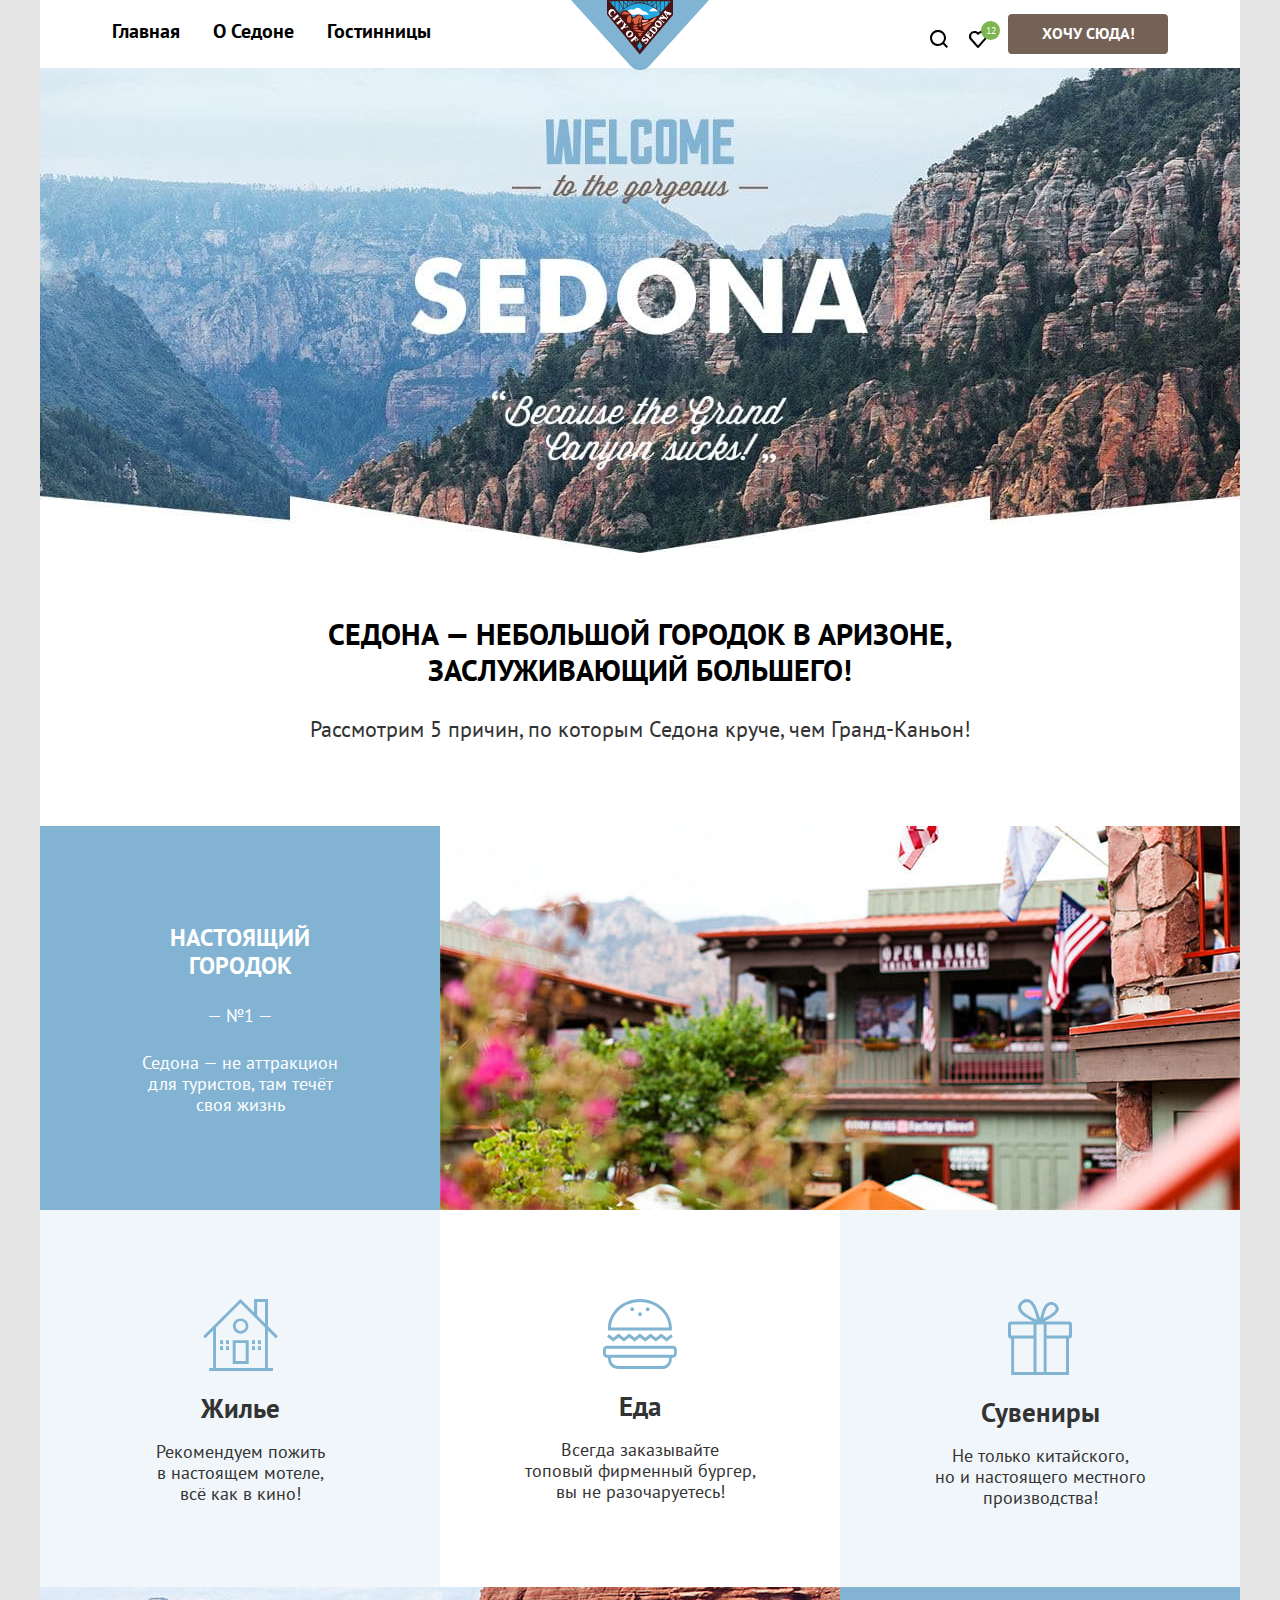
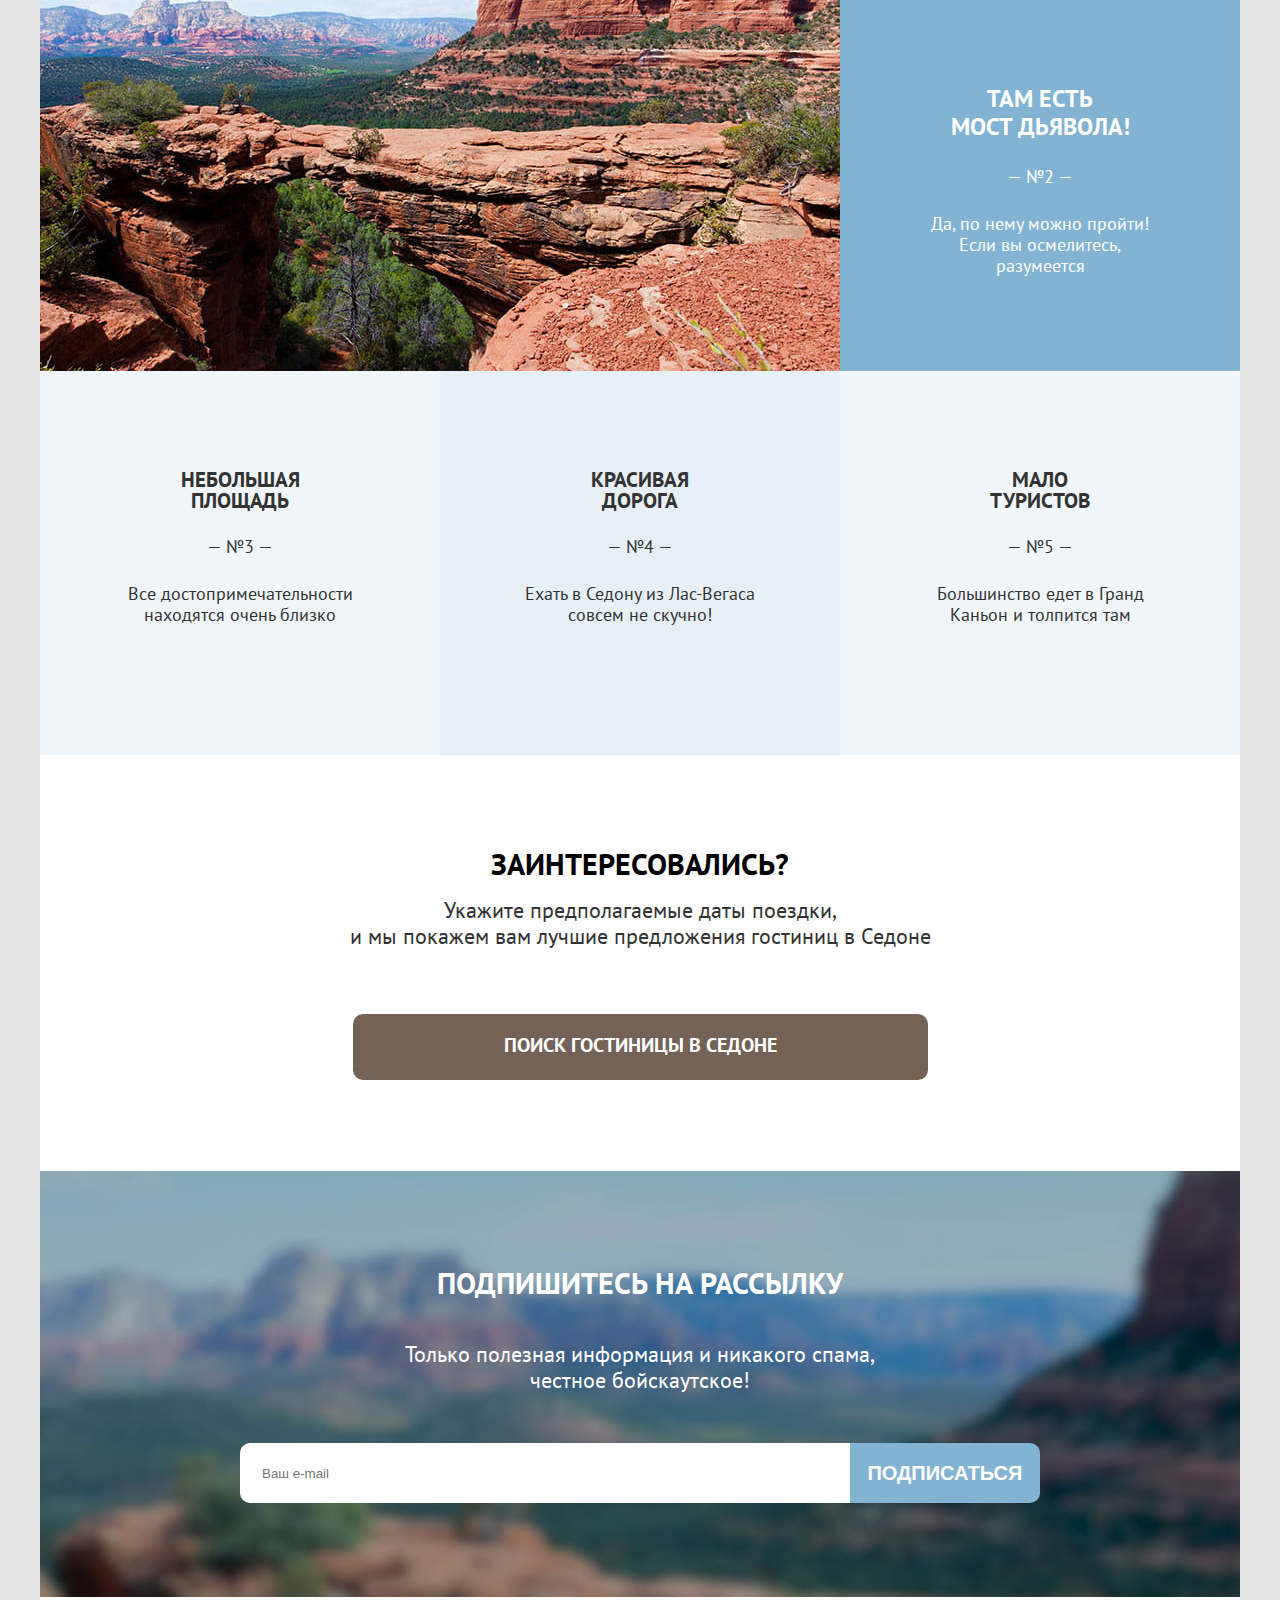
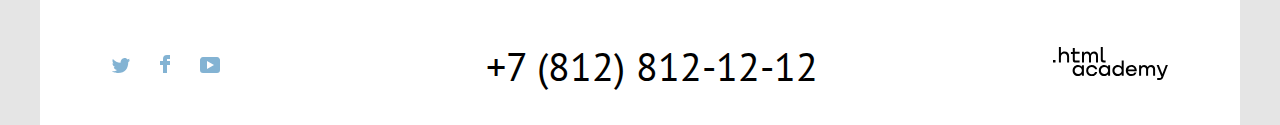
==== commit 94f803f7: "added decorate style for all pages" ====
--- a/index.html
+++ b/index.html
@@ -185,7 +185,8 @@
           <div class="cards_small_area card_height">
             <div class="presentation_card_service_small_area">
               <h3 class="presentation_card_service_subtitle">
-                Небольшая площадь
+                Небольшая<br />
+                площадь
               </h3>
               <p class="presentation_serial_number">— №3 —</p>
               <p class="presentation_card_service_description">
@@ -195,7 +196,8 @@
             </div>
             <div class="presentation_card_service_beatiful_road">
               <h3 class="presentation_card_service_subtitle">
-                Красивая дорога
+                Красивая<br />
+                дорога
               </h3>
               <p class="presentation_serial_number">— №4 —</p>
               <p class="presentation_card_service_description">
@@ -203,7 +205,10 @@
               </p>
             </div>
             <div class="presentation_card_service_few_tourists">
-              <h3 class="presentation_card_service_subtitle">Мало туристов</h3>
+              <h3 class="presentation_card_service_subtitle">
+                Мало<br />
+                туристов
+              </h3>
               <p class="presentation_serial_number">— №5 —</p>
               <p class="presentation_card_service_description">
                 Большинство едет в Гранд<br />
--- a/css/style.css
+++ b/css/style.css
@@ -353,6 +353,7 @@
 .footer_contacts {
   display: flex;
   justify-content: space-between;
+  align-items: center;
   padding: 40px 0 30px;
 }
 
@@ -370,13 +371,6 @@
   font-size: 40px;
   line-height: 40px;
   color: var(--color-black);
-  display: flex;
-  align-items: center;
-}
-
-.footer_htmlacademy_link {
-  display: flex;
-  align-items: center;
 }
 
 /* catalog style */
@@ -436,7 +430,7 @@
   font-weight: 700;
   text-align: left;
 
-  margin: 30px 0 0;
+  margin: 0 0 30px;
 }
 
 .filter_parametrs_cost_wrap {
@@ -451,6 +445,10 @@
   border-radius: 2px;
   margin: 0;
   height: 44px;
+  color: #fff;
+  font-size: 18px;
+  font-family: "PTSans";
+  padding-left: 19px;
 }
 
 .filter_parametrs_input_cost-from {
@@ -461,6 +459,8 @@
   position: absolute;
   top: 11px;
   right: 14px;
+  color: #fff;
+  opacity: 0.3;
 }
 
 .filter_parametrs_input_cost-to {
@@ -478,10 +478,60 @@
   line-height: 23px;
   list-style: none;
   padding: 0;
+  margin-bottom: 13px;
+}
+
+.filter_parametrs_checkbox[type="checkbox"] {
+  display: none;
+}
+
+.filter_parametrs_checkbox[type="checkbox"] + label span {
+  display: inline-block;
+  width: 19px;
+  height: 19px;
+  margin-right: 19px;
+  background-color: #fff;
+  border-radius: 4px;
+  cursor: pointer;
+}
+
+.filter_parametrs_checkbox[type="checkbox"]:checked + label span::before {
+  content: "";
+  background: url(../img/catalog-page/mark-checked.svg) center no-repeat;
+  height: 19px;
+  width: 19px;
+  display: block;
+}
+
+.filter_parametrs_radio[type="radio"] {
+  display: none;
+}
+
+.filter_parametrs_radio[type="radio"] + label span {
+  display: inline-block;
+  width: 19px;
+  height: 19px;
+  margin-right: 19px;
+  background-color: #fff;
+  border-radius: 50%;
+  cursor: pointer;
+  position: relative;
+}
+
+.filter_parametrs_radio[type="radio"]:checked + label span::before {
+  content: "";
+  background-color: #3f5e72;
+  border-radius: 50%;
+  height: 10px;
+  width: 10px;
+  display: block;
+  position: absolute;
+  top: 4px;
+  left: 4px;
 }
 
 .filter_parametrs_label {
-  padding-left: 19px;
+  color: #fff;
 }
 
 .cost_from,
@@ -496,10 +546,42 @@
   display: flex;
 }
 
+.range_toggle {
+  width: 287px;
+  border-bottom: 4px solid #afb1b3;
+}
+
+.range_toggle_wrap {
+  border-bottom: 4px solid #fff;
+  position: relative;
+  margin-top: 30px;
+  transform: translateY(4px);
+}
+
+.range_toggle-min,
+.range_toggle-max {
+  width: 20px;
+  height: 20px;
+  border-radius: 5px;
+  border: transparent;
+}
+
+.range_toggle-min {
+  position: absolute;
+  top: -8px;
+  left: -1px;
+}
+
+.range_toggle-max {
+  position: absolute;
+  top: -8px;
+  right: -1px;
+}
+
 .filter_parametrs_btn_group {
   display: flex;
   flex-direction: column;
-  align-items: flex-end;
+  transform: translateY(54px);
 }
 
 .filter_parametrs_apply {
@@ -541,13 +623,21 @@
 
 .search_results_select {
   line-height: 23px;
+  padding: 12px 0 12px 19px;
+  border: 2px solid #e6e6e6;
+  border-radius: 4px;
+  color: #333;
+  width: 287px;
+  appearance: none;
+  background: url("../img/catalog-page/dropdown-mark.svg") no-repeat;
+  background-position: 251px center;
 }
 
 .search_results_sort_btn {
   border: 2px solid #e6e6e6;
   border-radius: 4px;
   background-color: transparent;
-  padding: 17px 16px;
+  padding: 13px 14px;
 }
 
 .search_results_sort_table:hover,
@@ -660,7 +750,8 @@
   width: 160px;
   background-color: #f2f2f2;
   border-radius: 4px;
-  margin: 9px 0 10px;
+  padding: 9px 0 10px;
+  margin: 0;
 }
 
 .sort_list_card-show_more {
@@ -680,20 +771,23 @@
 
 .sort_list_stars {
   display: flex;
+  justify-content: center;
   list-style: none;
+  padding: 0;
 }
 
 .star {
   width: 18px;
   height: 17px;
   background-image: url("../img/catalog-page/star.svg");
-  margin-left: 7px;
+  padding: 0 3.5px;
   background-repeat: no-repeat;
 }
 
 .pagination_wrap {
   display: flex;
   justify-content: space-between;
+  align-items: center;
 }
 
 .pagination_item {
@@ -712,6 +806,17 @@
 .display_number_hotels_select {
   line-height: 23px;
   text-align: left;
+}
+
+.display_number_hotels_select {
+  padding: 12px 0 12px 19px;
+  border: 2px solid #e6e6e6;
+  border-radius: 4px;
+  color: #333;
+  width: 160px;
+  appearance: none;
+  background: url("../img/catalog-page/dropdown-mark.svg") no-repeat;
+  background-position: 124px center;
 }
 
 .pagination {
@@ -748,6 +853,11 @@
   display: flex;
 }
 
+.filter_parametrs_label-color {
+  color: var(--color-grey-black);
+  margin: 12px 51px 0 0;
+}
+
 .subscription_subtitle-catalog {
   color: var(--color-black);
 }
